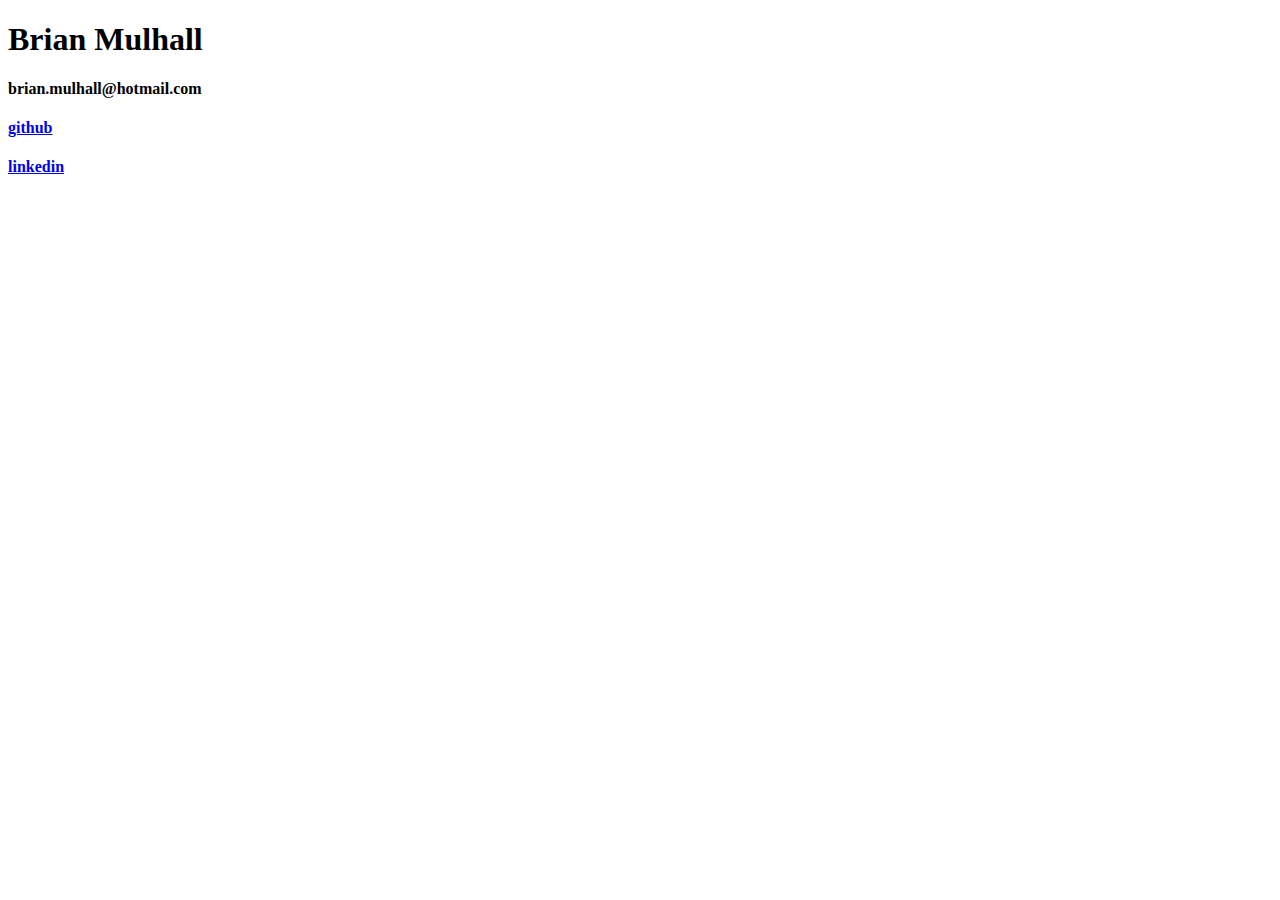
==== index.html @ b1d27e5b "Update index.html" ====
<!DOCTYPE html>
<html lang="en">
  <head>
    <!-- Required meta tags -->
    <meta charset="utf-8">
    <meta name="viewport" content="width=device-width, initial-scale=1, shrink-to-fit=no">

    <!-- Bootstrap CSS -->
    <link rel="stylesheet" href="https://stackpath.bootstrapcdn.com/bootstrap/4.5.0/css/bootstrap.min.css" integrity="sha384-9aIt2nRpC12Uk9gS9baDl411NQApFmC26EwAOH8WgZl5MYYxFfc+NcPb1dKGj7Sk" crossorigin="anonymous">

    <title>Home</title>
  </head>
  <body>
    <div class="containter m-4">
        <div class="row justify-content-center">
            <div class="col-3">
                <h1 class="text-center">Brian Mulhall</h1>
            </div>
        </div>
        <div class="row justify-content-center">
            <div class="col-3">
                <h4 class="text-center">brian.mulhall@hotmail.com</h4>
            </div>
        </div>
        <div class="row justify-content-center">
            <div class="col-1">
                <h4 class="text-center"> <a href="https://github.com/MulhallBr" target="_blank">github</a> </h4class="text-center">
            </div>
            <div class="col-1">
                <h4> <a href="https://www.linkedin.com/in/brian-mulhall/" target="_blank">linkedin</a> </h4>
            </div>
        </div>
    </div>

    <!-- Optional JavaScript -->
    <!-- jQuery first, then Popper.js, then Bootstrap JS -->
    <script src="https://code.jquery.com/jquery-3.5.1.slim.min.js" integrity="sha384-DfXdz2htPH0lsSSs5nCTpuj/zy4C+OGpamoFVy38MVBnE+IbbVYUew+OrCXaRkfj" crossorigin="anonymous"></script>
    <script src="https://cdn.jsdelivr.net/npm/popper.js@1.16.0/dist/umd/popper.min.js" integrity="sha384-Q6E9RHvbIyZFJoft+2mJbHaEWldlvI9IOYy5n3zV9zzTtmI3UksdQRVvoxMfooAo" crossorigin="anonymous"></script>
    <script src="https://stackpath.bootstrapcdn.com/bootstrap/4.5.0/js/bootstrap.min.js" integrity="sha384-OgVRvuATP1z7JjHLkuOU7Xw704+h835Lr+6QL9UvYjZE3Ipu6Tp75j7Bh/kR0JKI" crossorigin="anonymous"></script>
  </body>
</html>
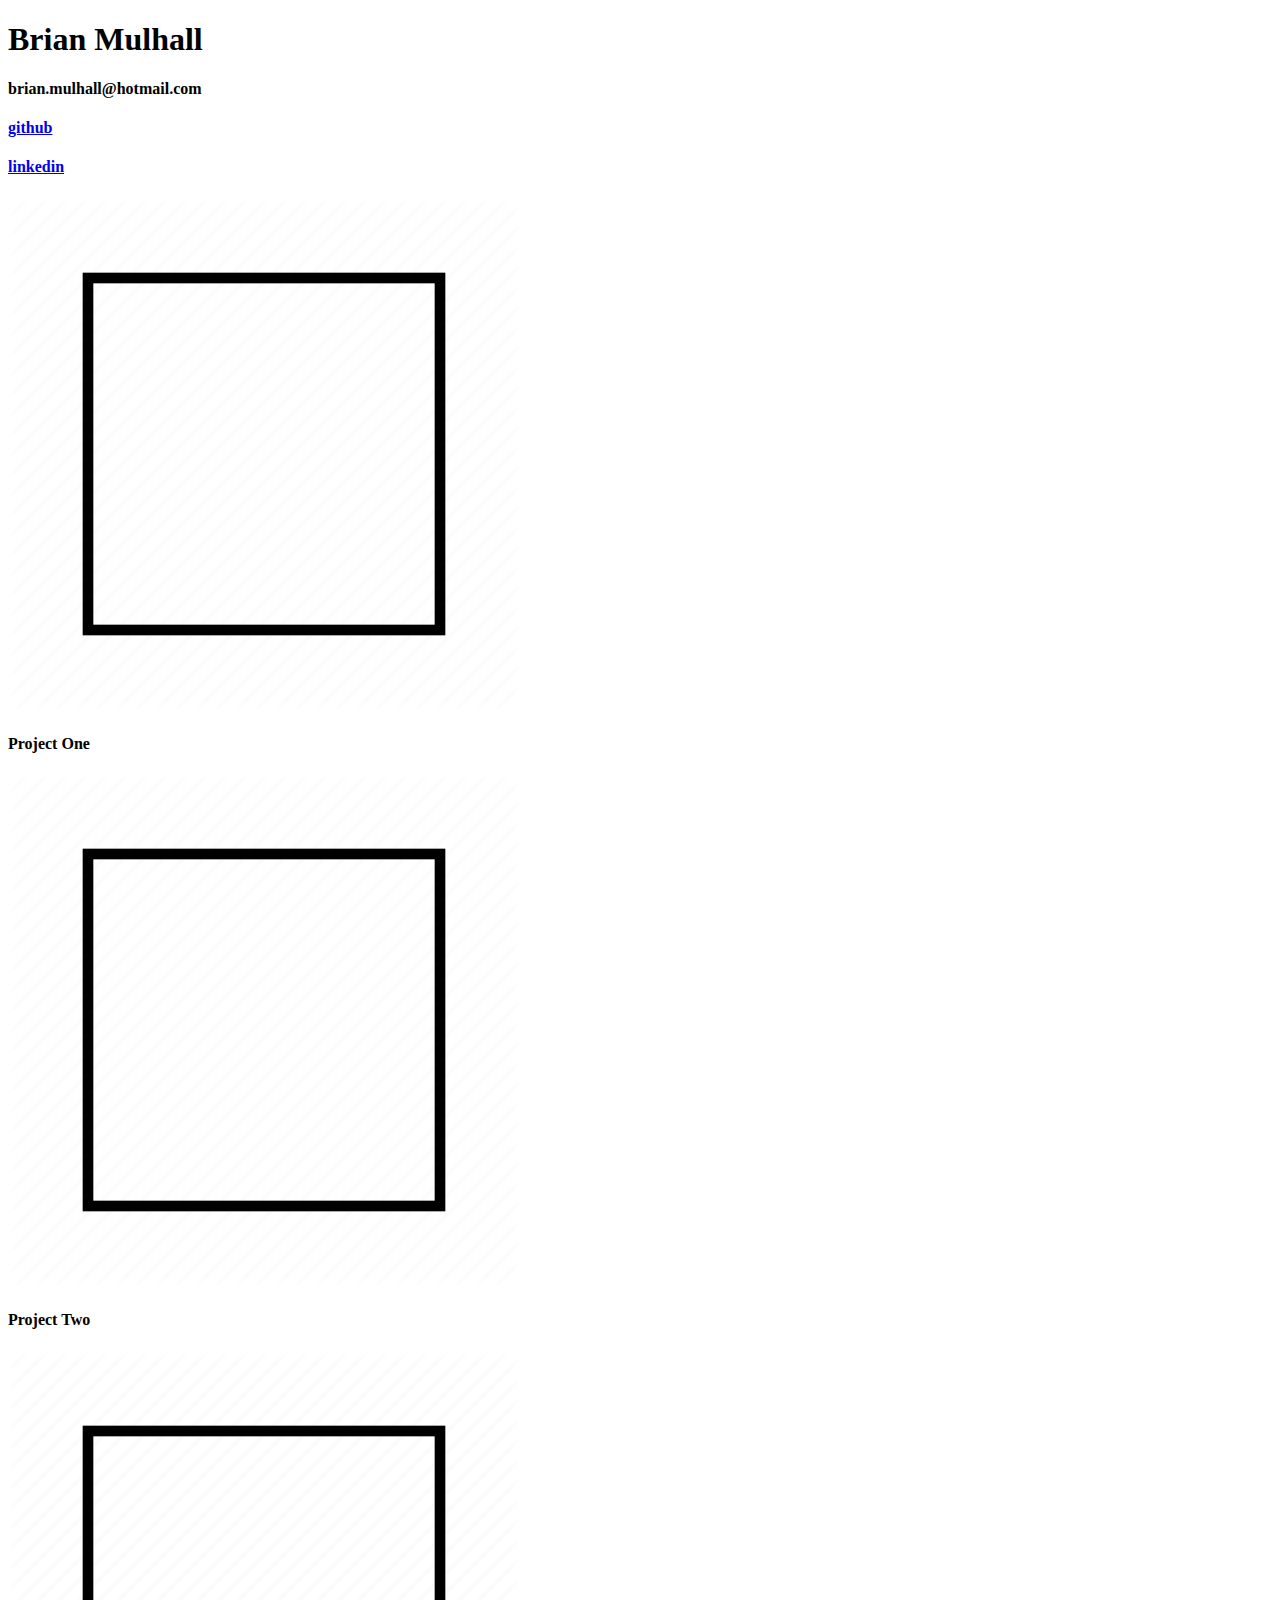
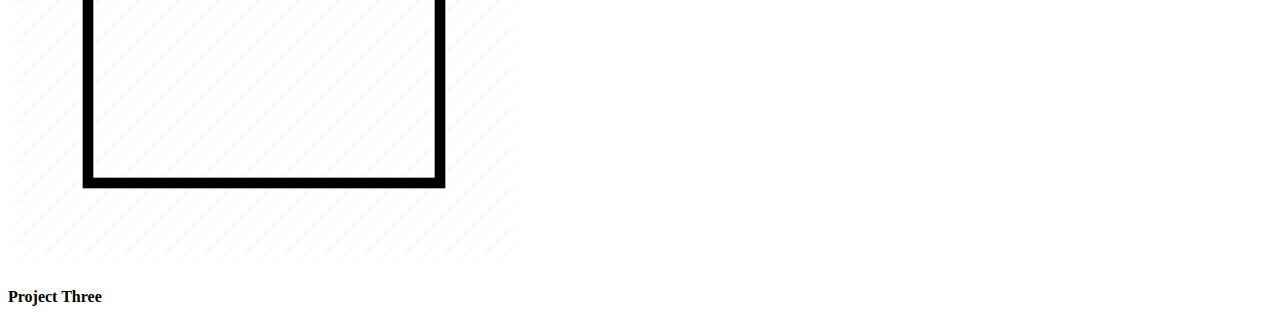
==== commit a9c3da05: "Formatting Improved" ====
--- a/index.html
+++ b/index.html
@@ -31,6 +31,23 @@
             </div>
         </div>
     </div>
+    <div class="containter mx-4">
+        <div class="row">
+            <div class="col">
+                <img src="src/square.webp" class="rounded img-fluid">
+                <h4 class="text-center">Project One</h4>
+            </div>
+            <div class="col">
+                <img src="src/square.webp" class="rounded img-fluid">
+                <h4 class="text-center">Project Two</h4>
+            </div>
+            <div class="col">
+                <img src="src/square.webp" class="rounded img-fluid">
+                <h4 class="text-center">Project Three</h4>
+            </div>
+        </div>
+        <div class="row"></div>
+    </div>
 
     <!-- Optional JavaScript -->
     <!-- jQuery first, then Popper.js, then Bootstrap JS -->
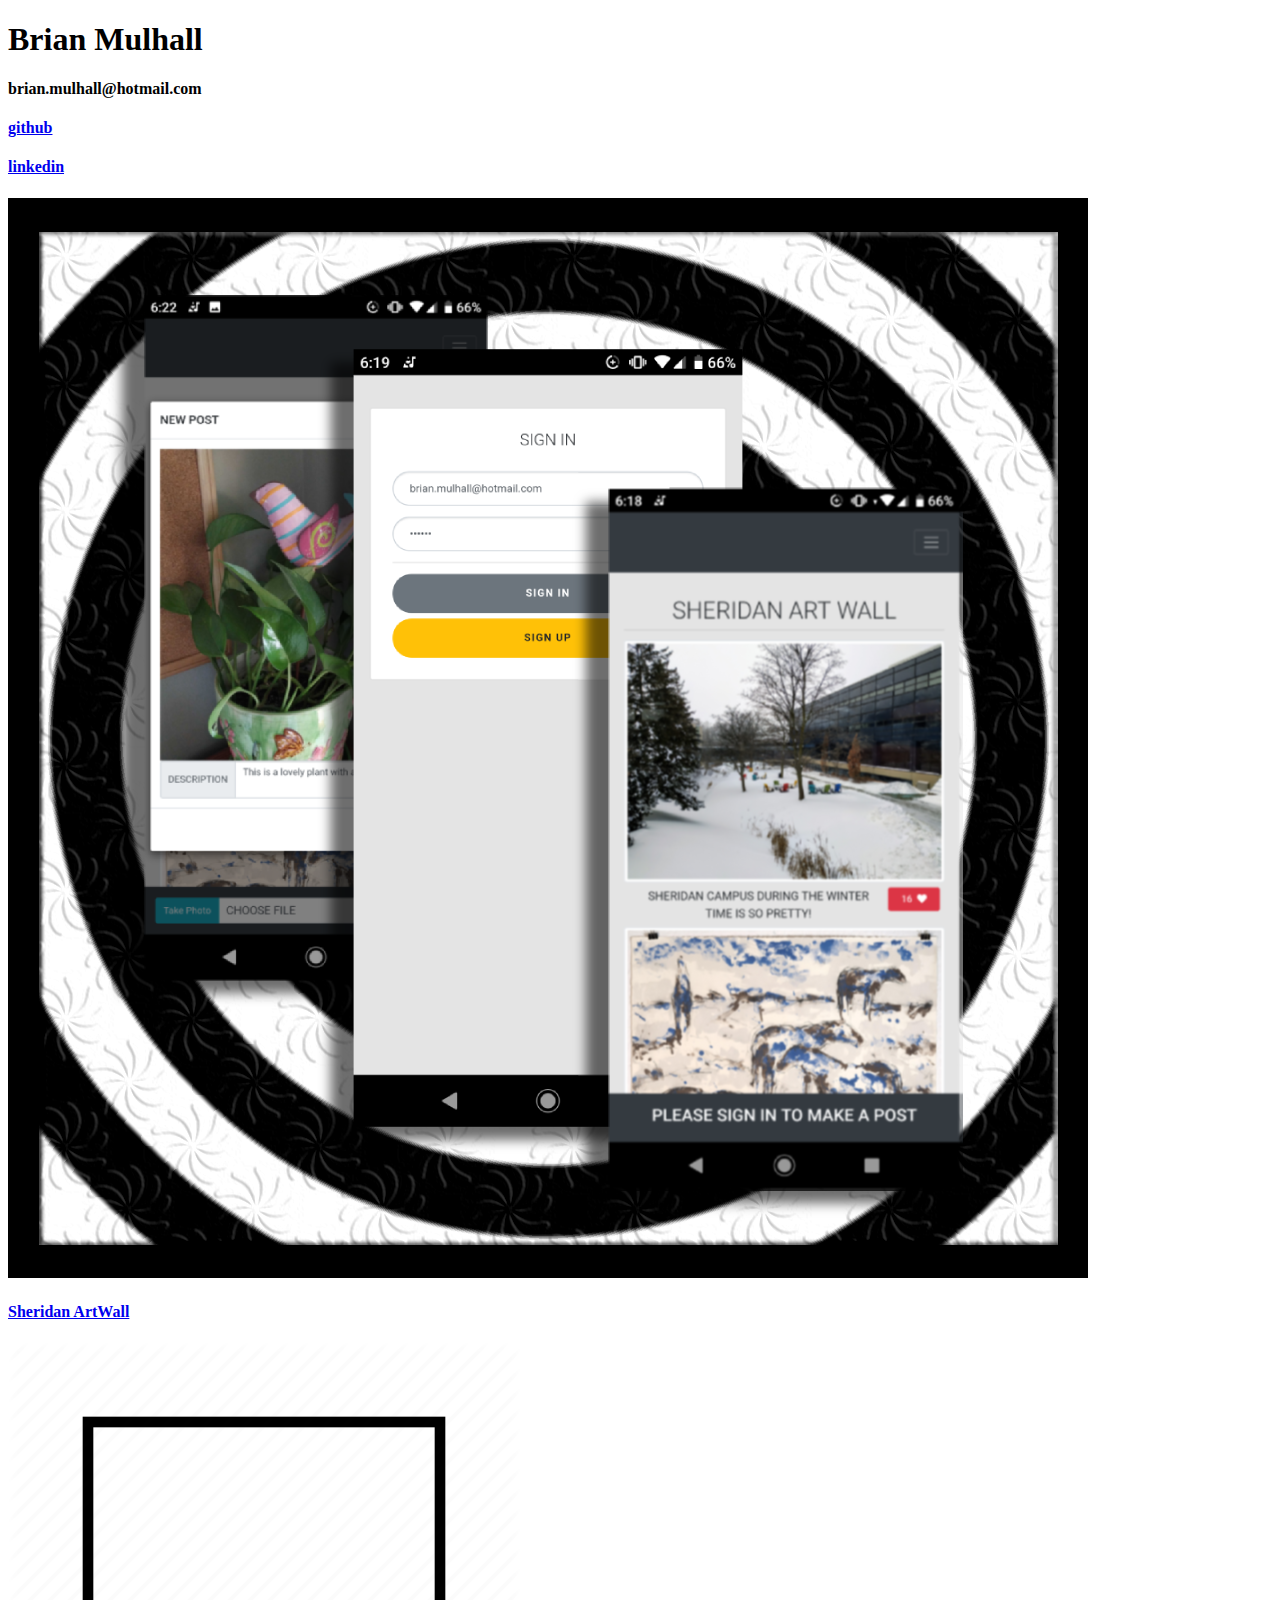
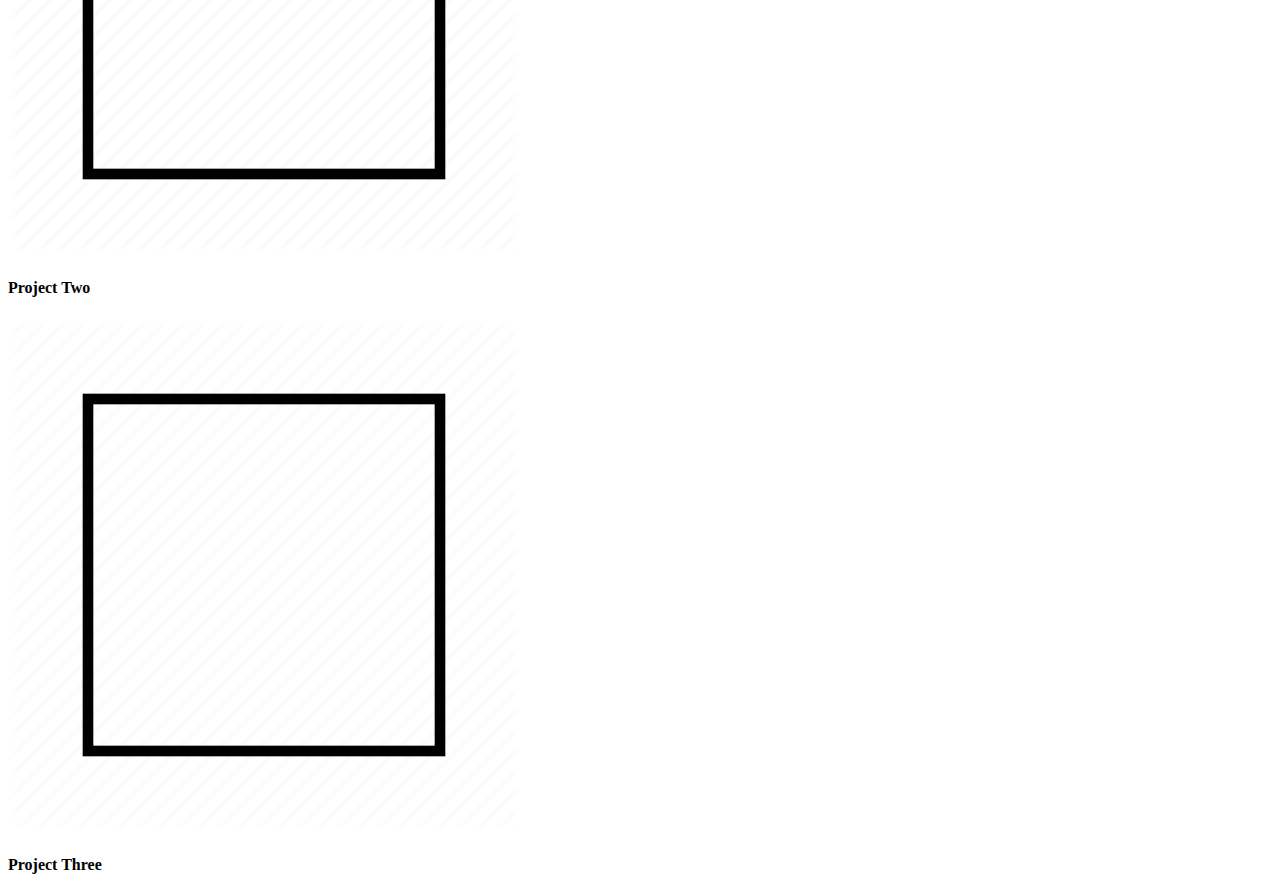
==== commit 984855ed: "Added First Project" ====
--- a/index.html
+++ b/index.html
@@ -8,7 +8,7 @@
     <!-- Bootstrap CSS -->
     <link rel="stylesheet" href="https://stackpath.bootstrapcdn.com/bootstrap/4.5.0/css/bootstrap.min.css" integrity="sha384-9aIt2nRpC12Uk9gS9baDl411NQApFmC26EwAOH8WgZl5MYYxFfc+NcPb1dKGj7Sk" crossorigin="anonymous">
 
-    <title>Home</title>
+    <title>Brian M - Home</title>
   </head>
   <body>
     <div class="containter m-4">
@@ -31,22 +31,29 @@
             </div>
         </div>
     </div>
-    <div class="containter mx-4">
+    <div class="containter mx-5 mb-5">
         <div class="row">
             <div class="col">
-                <img src="src/square.webp" class="rounded img-fluid">
-                <h4 class="text-center">Project One</h4>
+                <div class="mx-5">
+                    <img src="src/ArtWall.png" class="rounded img-fluid">
+                </div>
+                <h4 class="text-center mt-3"> 
+                    <a href="https://github.com/MulhallBr/ArtWall ">Sheridan ArtWall</a> 
+                </h4>
             </div>
             <div class="col">
-                <img src="src/square.webp" class="rounded img-fluid">
+                <div class="mx-5">
+                    <img src="src/square.webp" class="rounded img-fluid">
+                </div>
                 <h4 class="text-center">Project Two</h4>
             </div>
             <div class="col">
-                <img src="src/square.webp" class="rounded img-fluid">
+                <div class="mx-5">
+                    <img src="src/square.webp" class="rounded img-fluid">
+                </div>
                 <h4 class="text-center">Project Three</h4>
             </div>
         </div>
-        <div class="row"></div>
     </div>
 
     <!-- Optional JavaScript -->
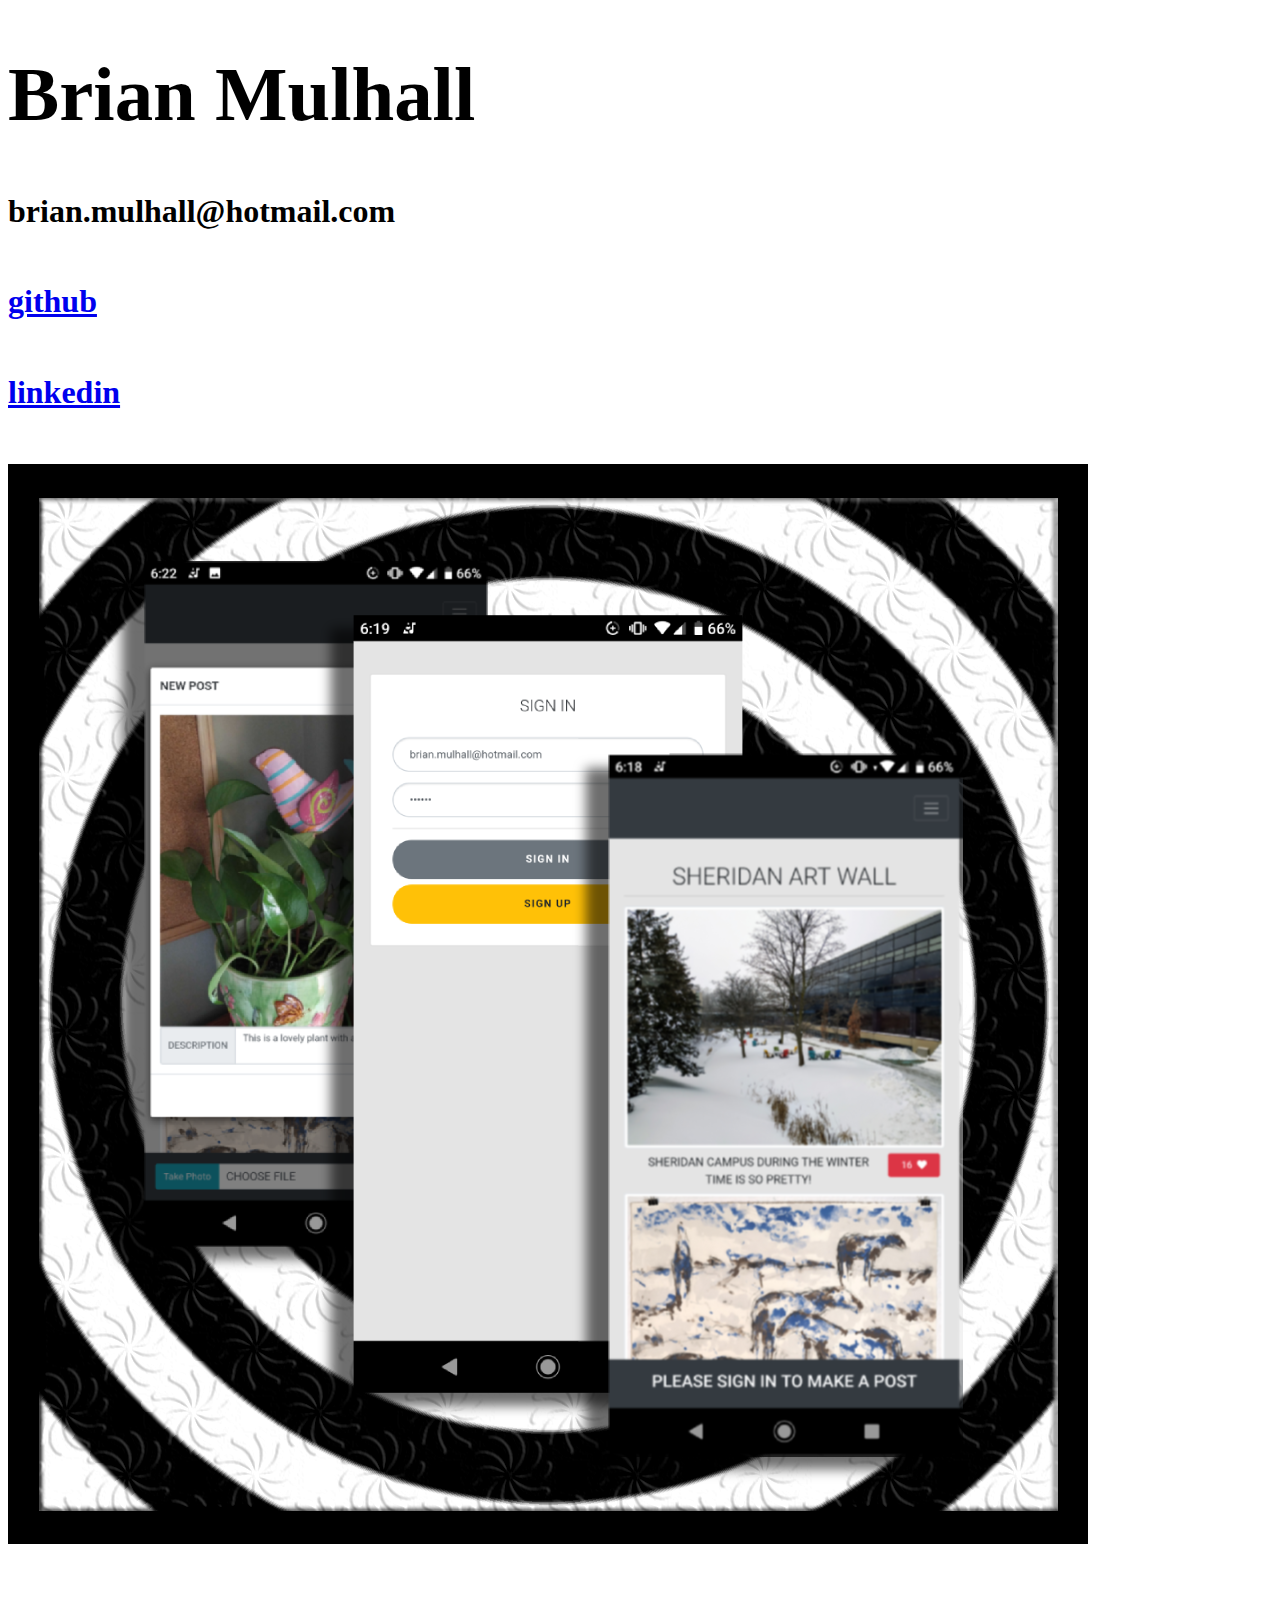
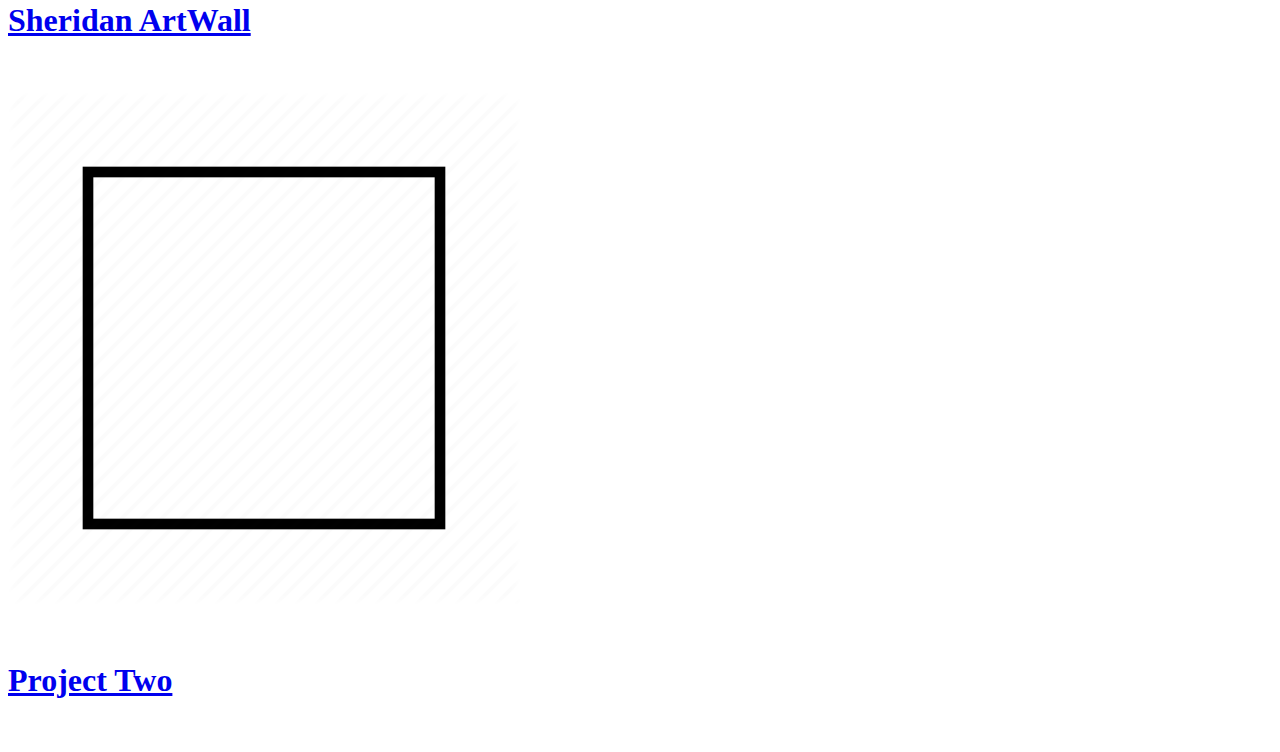
==== commit 711945c9: "Responsive Layout" ====
--- a/index.html
+++ b/index.html
@@ -8,50 +8,38 @@
     <!-- Bootstrap CSS -->
     <link rel="stylesheet" href="https://stackpath.bootstrapcdn.com/bootstrap/4.5.0/css/bootstrap.min.css" integrity="sha384-9aIt2nRpC12Uk9gS9baDl411NQApFmC26EwAOH8WgZl5MYYxFfc+NcPb1dKGj7Sk" crossorigin="anonymous">
 
-    <title>Brian M - Home</title>
+    <title>Brian Mulhall - Home</title>
   </head>
   <body>
     <div class="containter m-4">
         <div class="row justify-content-center">
-            <div class="col-3">
-                <h1 class="text-center">Brian Mulhall</h1>
-            </div>
+            <h1 class="text-center" style="font-size:6vw;">Brian Mulhall</h1>
         </div>
         <div class="row justify-content-center">
-            <div class="col-3">
-                <h4 class="text-center">brian.mulhall@hotmail.com</h4>
-            </div>
+            <h5 class="text-center" style="font-size:2.5vw;">brian.mulhall@hotmail.com</h5>
         </div>
         <div class="row justify-content-center">
-            <div class="col-1">
-                <h4 class="text-center"> <a href="https://github.com/MulhallBr" target="_blank">github</a> </h4class="text-center">
+            <div class="col">
+                <h5 class="text-right" style="font-size:2.5vw;"> <a href="https://github.com/MulhallBr" target="_blank">github</a> </h4class="text-center">
             </div>
-            <div class="col-1">
-                <h4> <a href="https://www.linkedin.com/in/brian-mulhall/" target="_blank">linkedin</a> </h4>
+            <div class="col">
+                <h5 class="text-left" style="font-size:2.5vw;"> <a href="https://www.linkedin.com/in/brian-mulhall/" target="_blank">linkedin</a> </h5>
             </div>
         </div>
     </div>
     <div class="containter mx-5 mb-5">
         <div class="row">
-            <div class="col">
-                <div class="mx-5">
-                    <img src="src/ArtWall.png" class="rounded img-fluid">
-                </div>
-                <h4 class="text-center mt-3"> 
+            <div class="col-lg-3 col-md-4 col-sm-5 col-6">
+                <img src="src/ArtWall.png" class="rounded img-fluid">
+                <h5 class="text-center mt-3" style="font-size:2.5vw;"> 
                     <a href="https://github.com/MulhallBr/ArtWall ">Sheridan ArtWall</a> 
-                </h4>
+                </h5>
             </div>
-            <div class="col">
-                <div class="mx-5">
-                    <img src="src/square.webp" class="rounded img-fluid">
-                </div>
-                <h4 class="text-center">Project Two</h4>
-            </div>
-            <div class="col">
-                <div class="mx-5">
-                    <img src="src/square.webp" class="rounded img-fluid">
-                </div>
-                <h4 class="text-center">Project Three</h4>
+            <div class="col-lg-3 col-md-4 col-sm-5 col-6">
+                <img src="src/square.webp" class="rounded img-fluid">
+                <h5 class="text-center mt-3" style="font-size:2.5vw;"> 
+                    <a href="https://github.com/MulhallBr/ArtWall ">Project Two</a> 
+                </h5>
             </div>
         </div>
     </div>
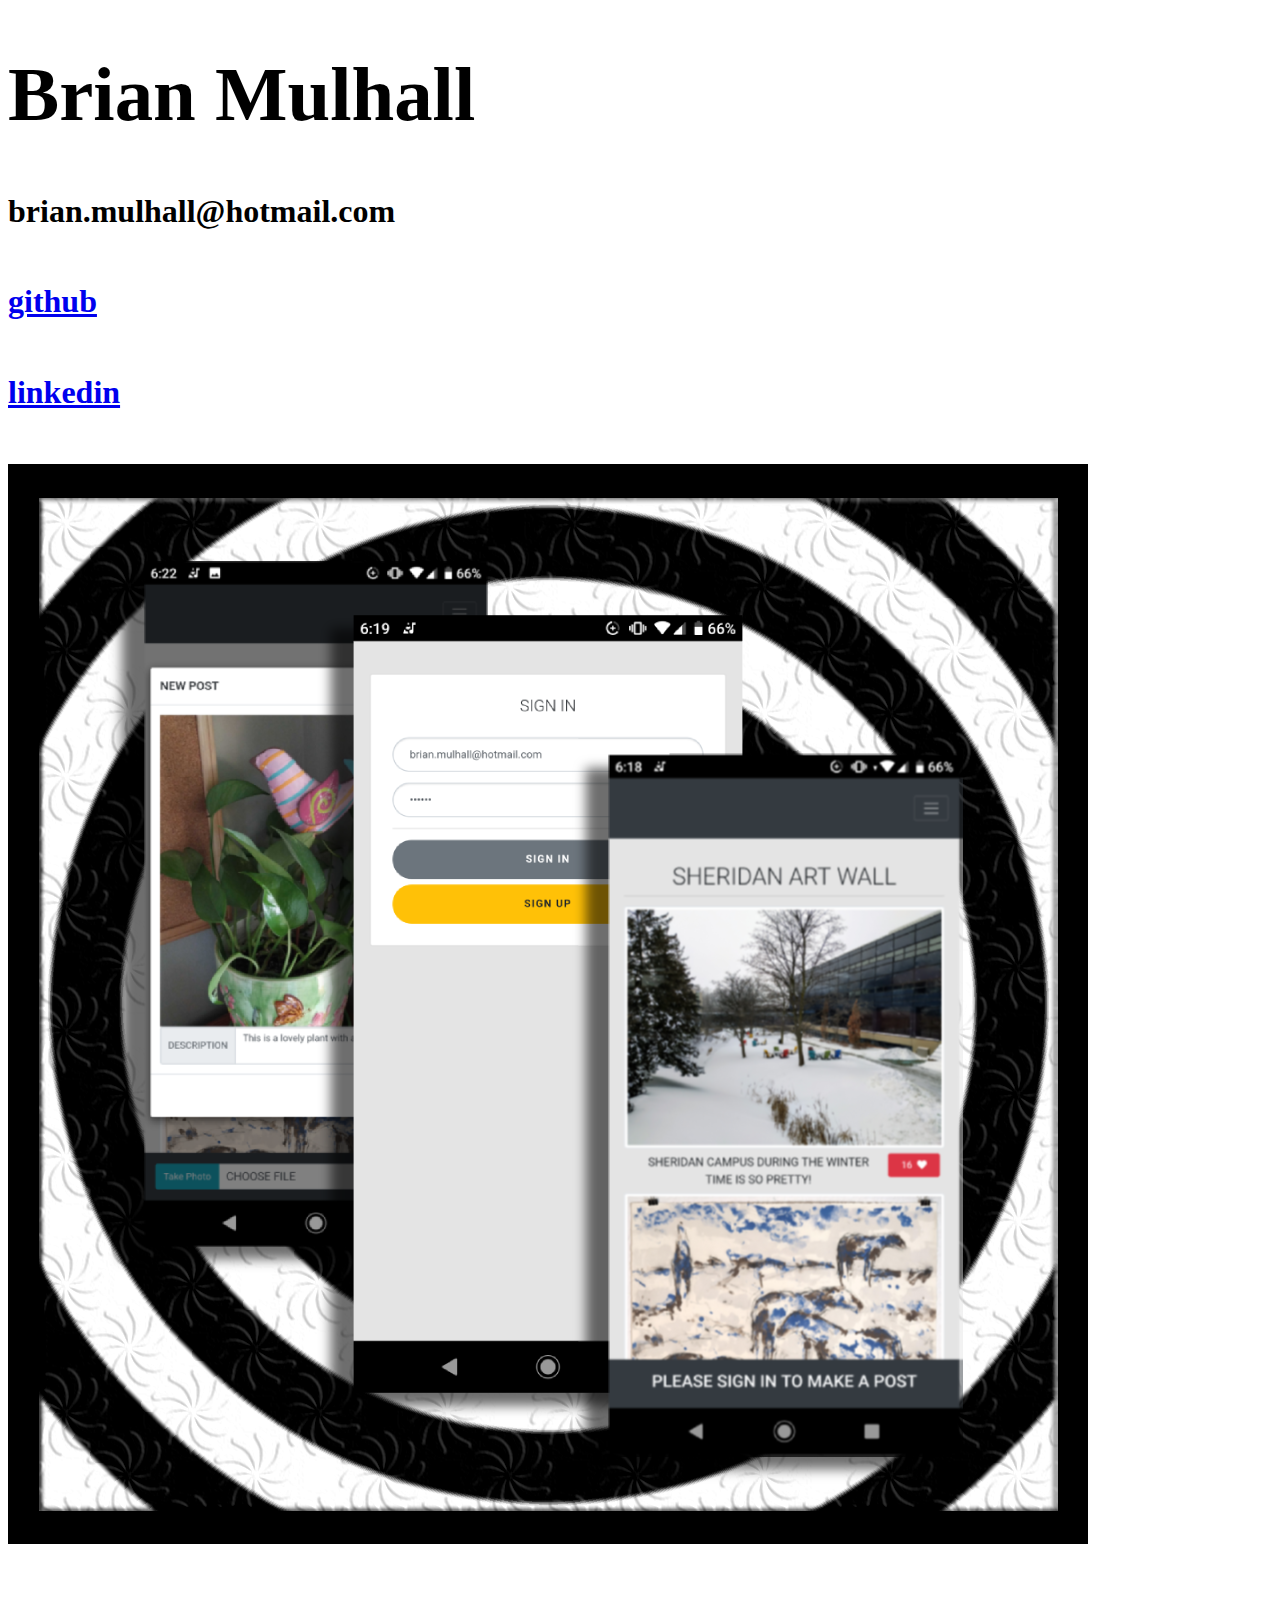
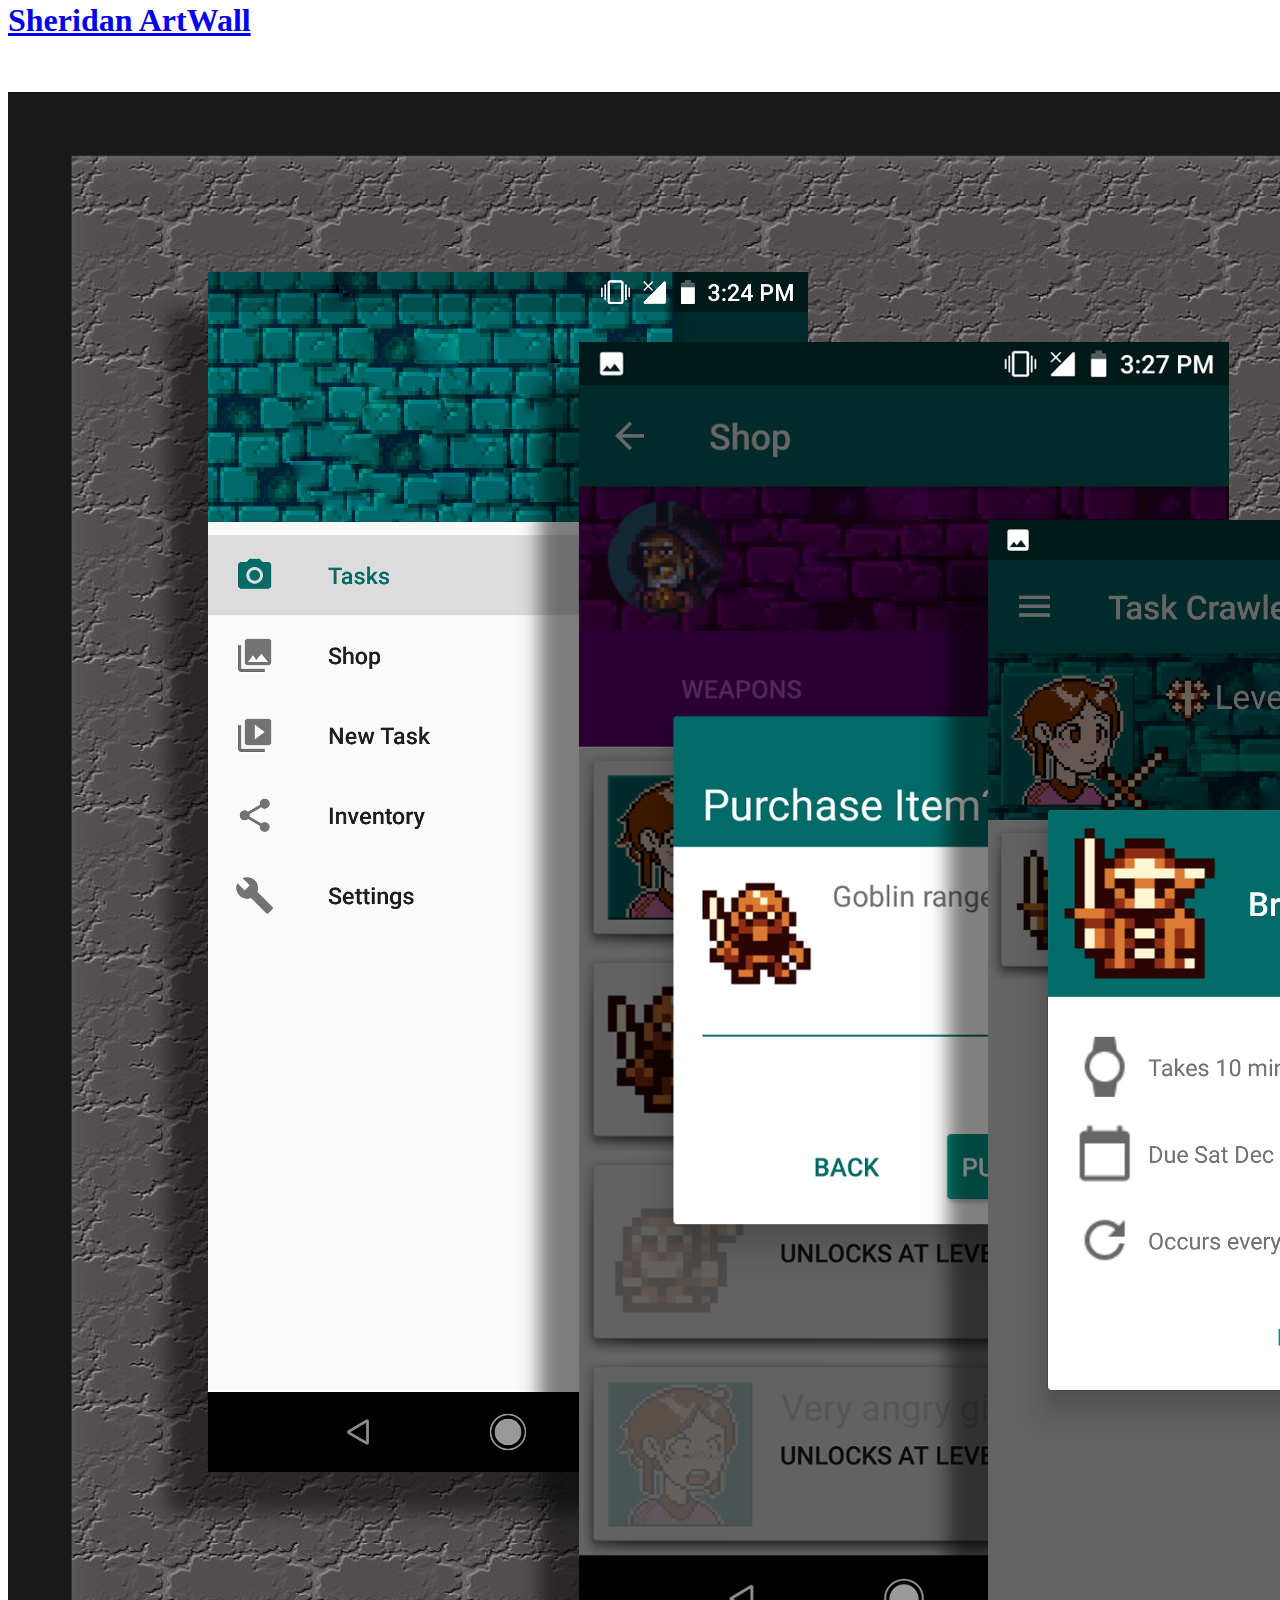
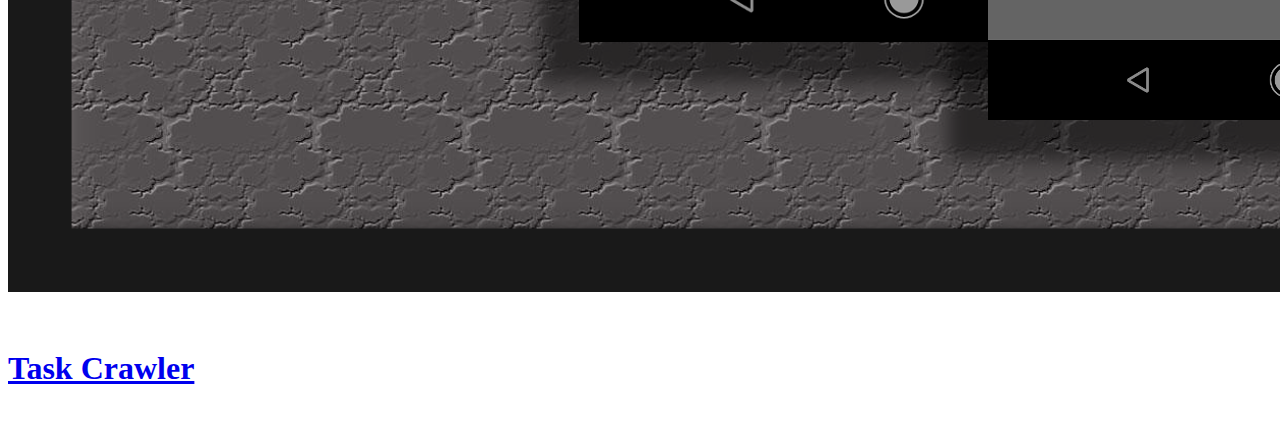
==== commit 235dee7d: "Added Second Project" ====
--- a/index.html
+++ b/index.html
@@ -36,9 +36,9 @@
                 </h5>
             </div>
             <div class="col-lg-3 col-md-4 col-sm-5 col-6">
-                <img src="src/square.webp" class="rounded img-fluid">
+                <img src="src/TaskCrawl.png" class="rounded img-fluid">
                 <h5 class="text-center mt-3" style="font-size:2.5vw;"> 
-                    <a href="https://github.com/MulhallBr/ArtWall ">Project Two</a> 
+                    <a href="https://github.com/MulhallBr/TaskCrawler ">Task Crawler</a> 
                 </h5>
             </div>
         </div>
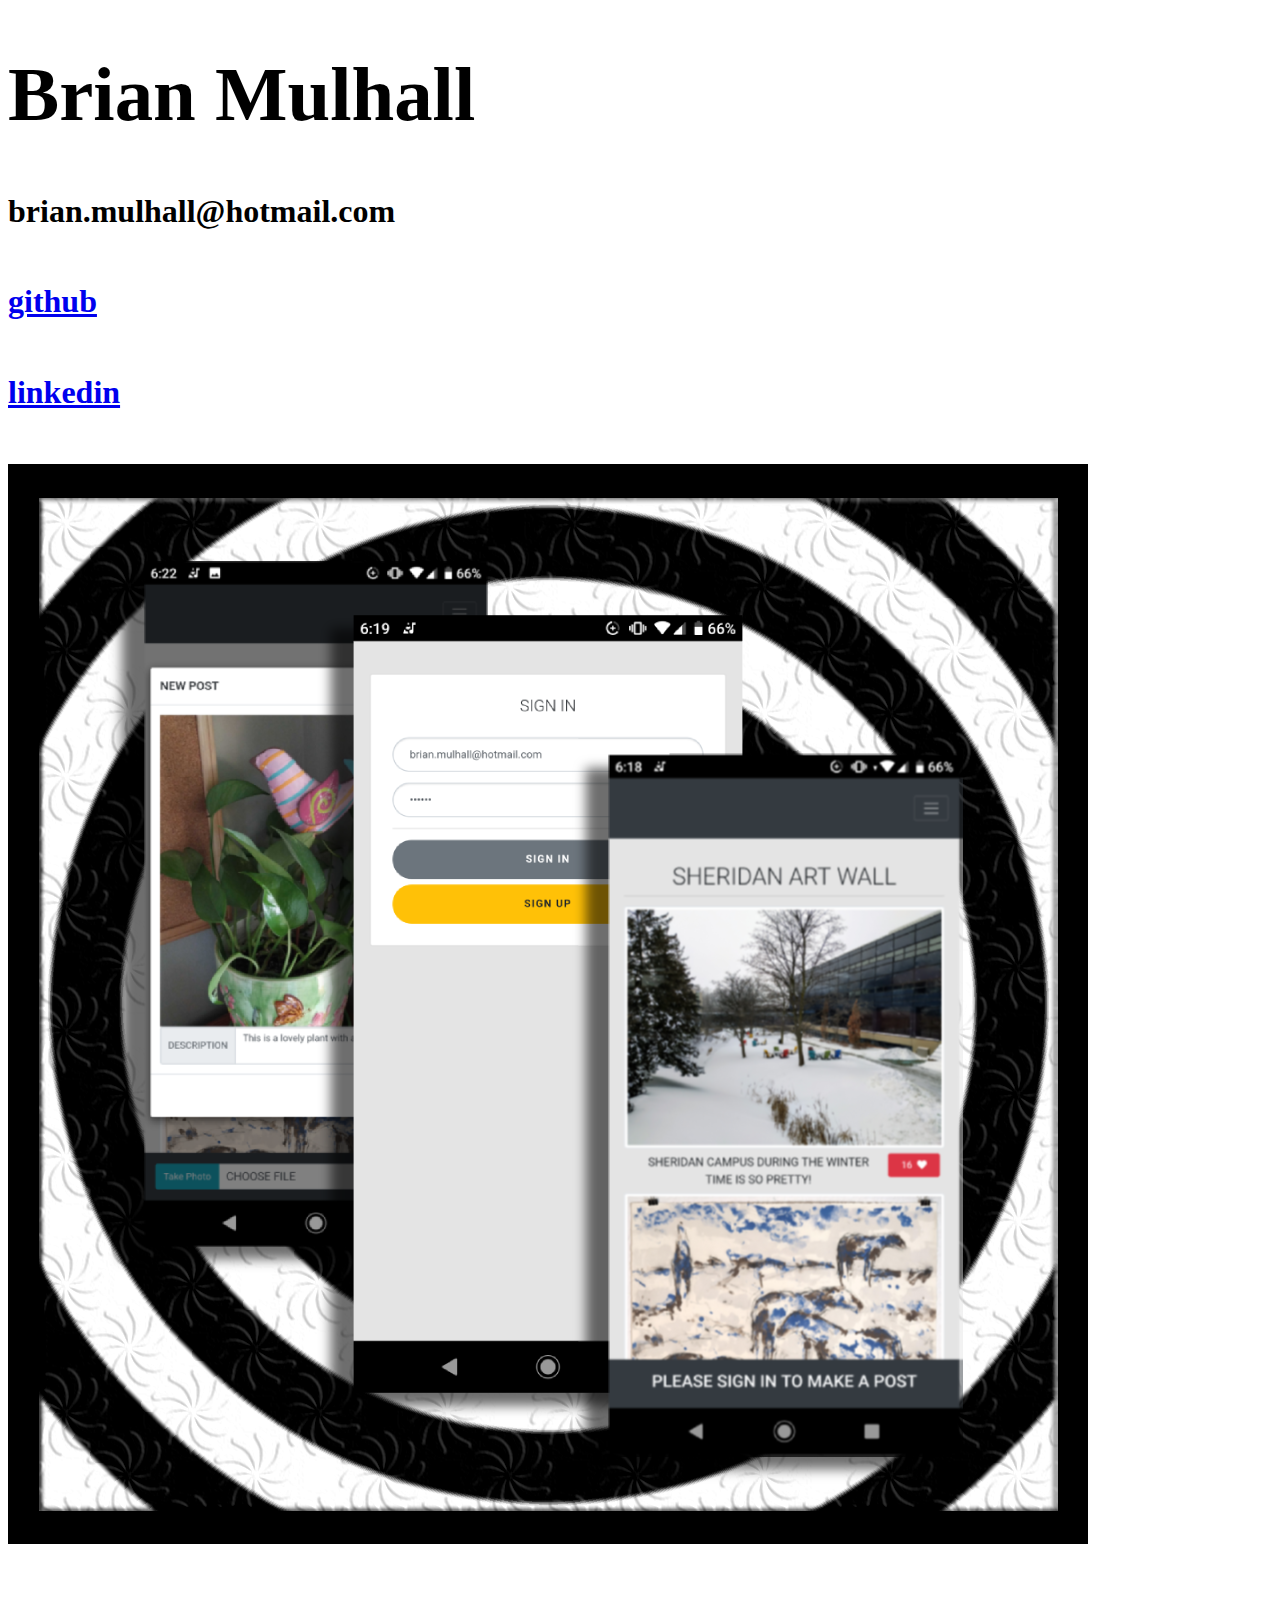
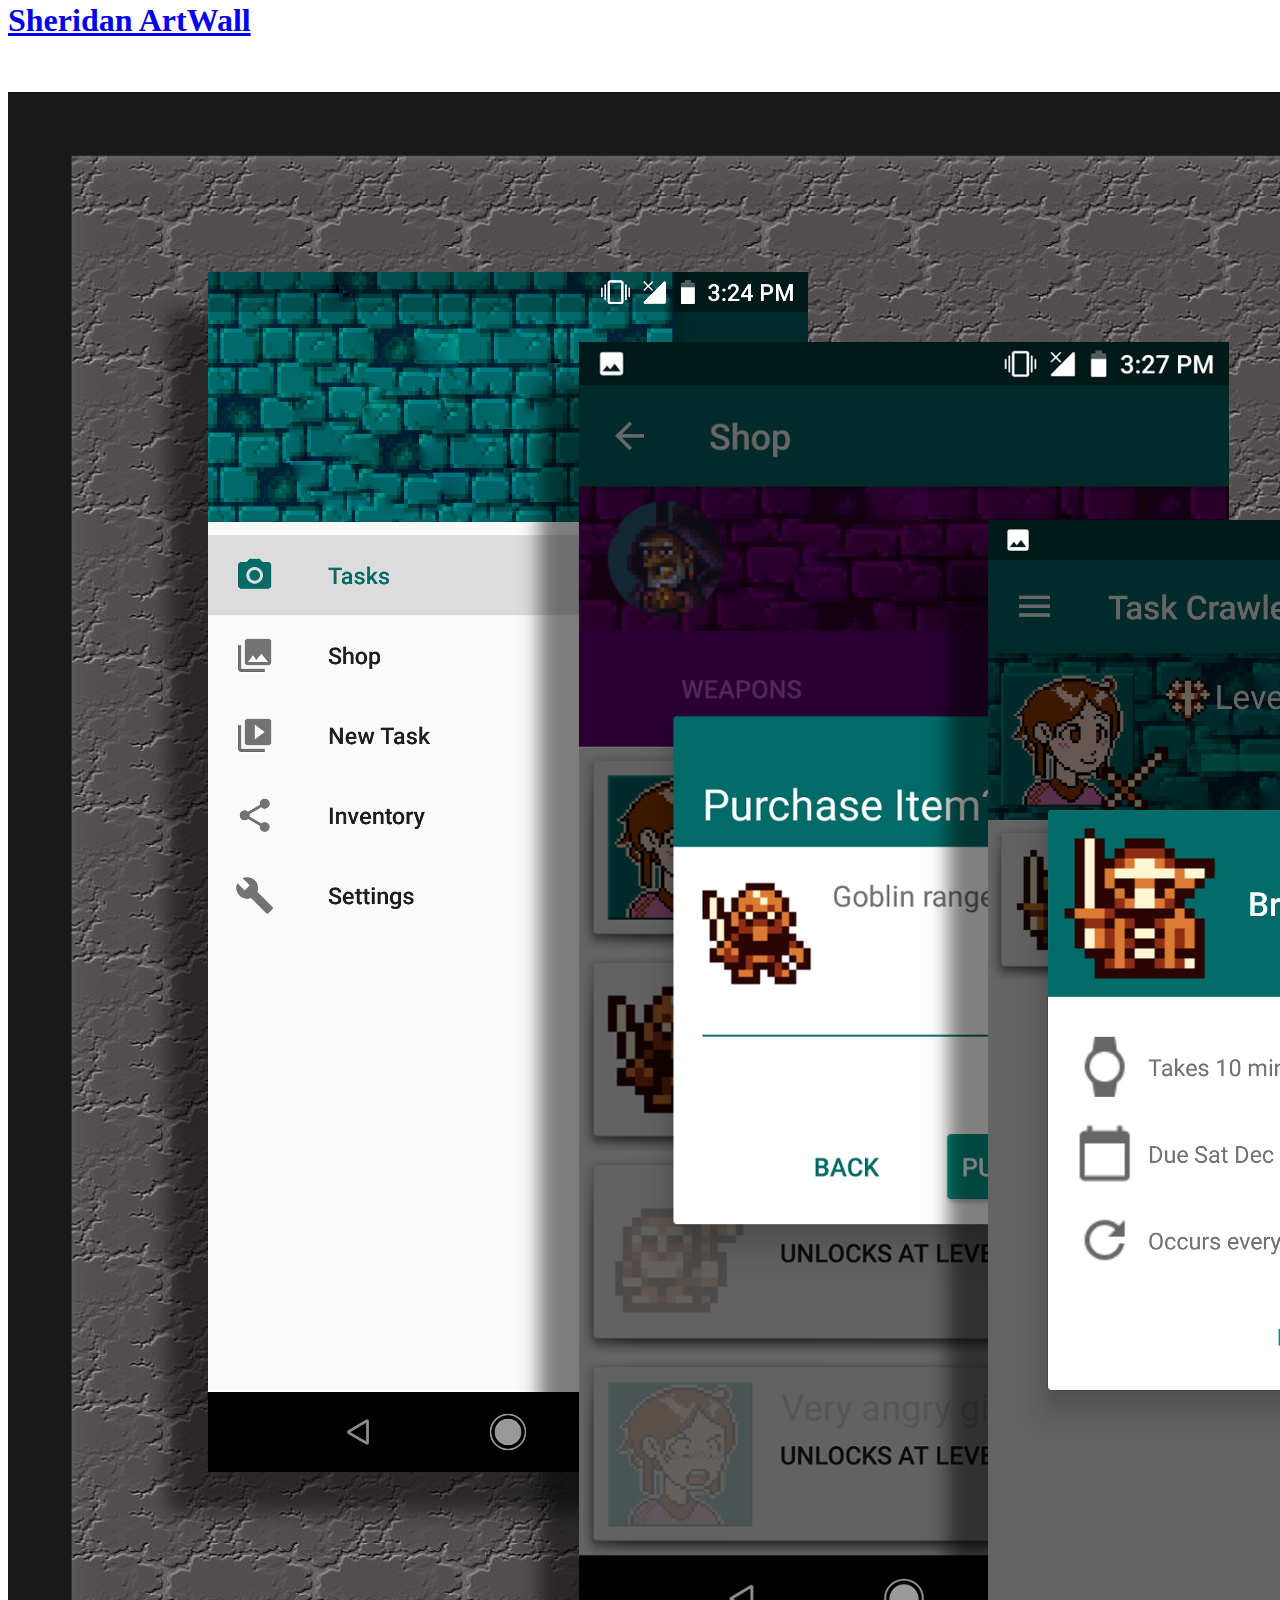
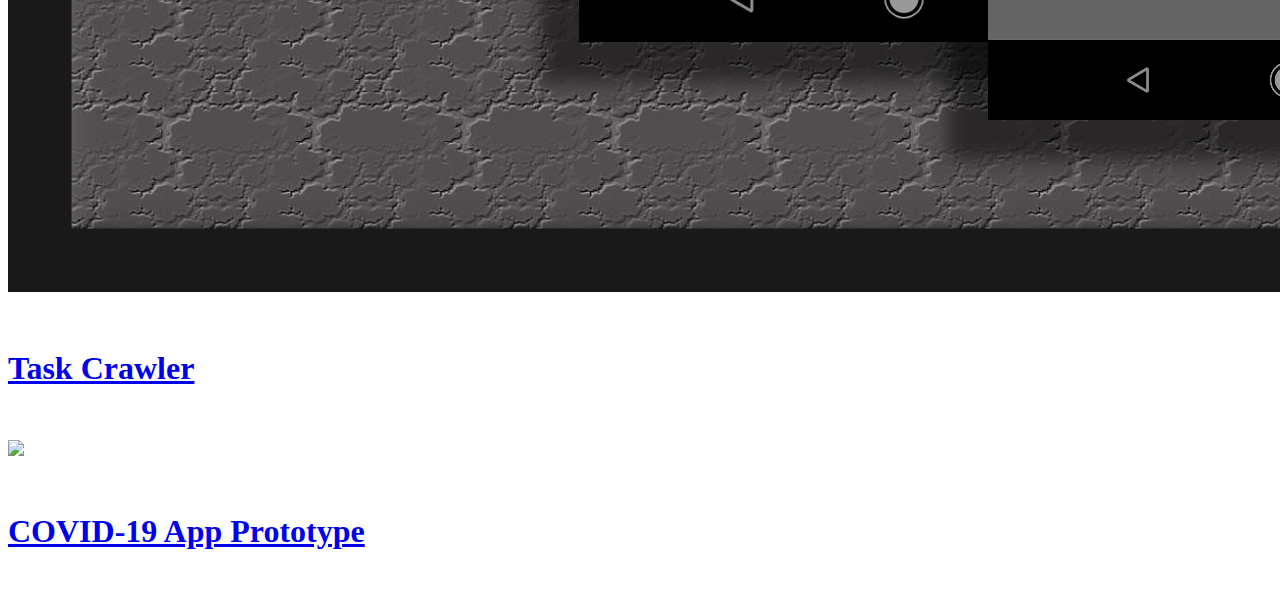
==== commit ffa0a8ea: "Added Covid-19 Prototype" ====
--- a/index.html
+++ b/index.html
@@ -37,8 +37,14 @@
             </div>
             <div class="col-lg-3 col-md-4 col-sm-5 col-6">
                 <img src="src/TaskCrawl.png" class="rounded img-fluid">
+                <h5 class="text-center mt-3" style="font-size:2.5vw;">
+                    <a href="https://github.com/MulhallBr/TaskCrawler">Task Crawler</a> 
+                </h5>
+            </div>
+            <div class="col-lg-3 col-md-4 col-sm-5 col-6">
+                <img src="COVIDProto.png" class="rounded img-fluid">
                 <h5 class="text-center mt-3" style="font-size:2.5vw;"> 
-                    <a href="https://github.com/MulhallBr/TaskCrawler ">Task Crawler</a> 
+                    <a href="https://github.com/MulhallBr/HCI_COVID19App_Prototype">COVID-19 App Prototype</a> 
                 </h5>
             </div>
         </div>
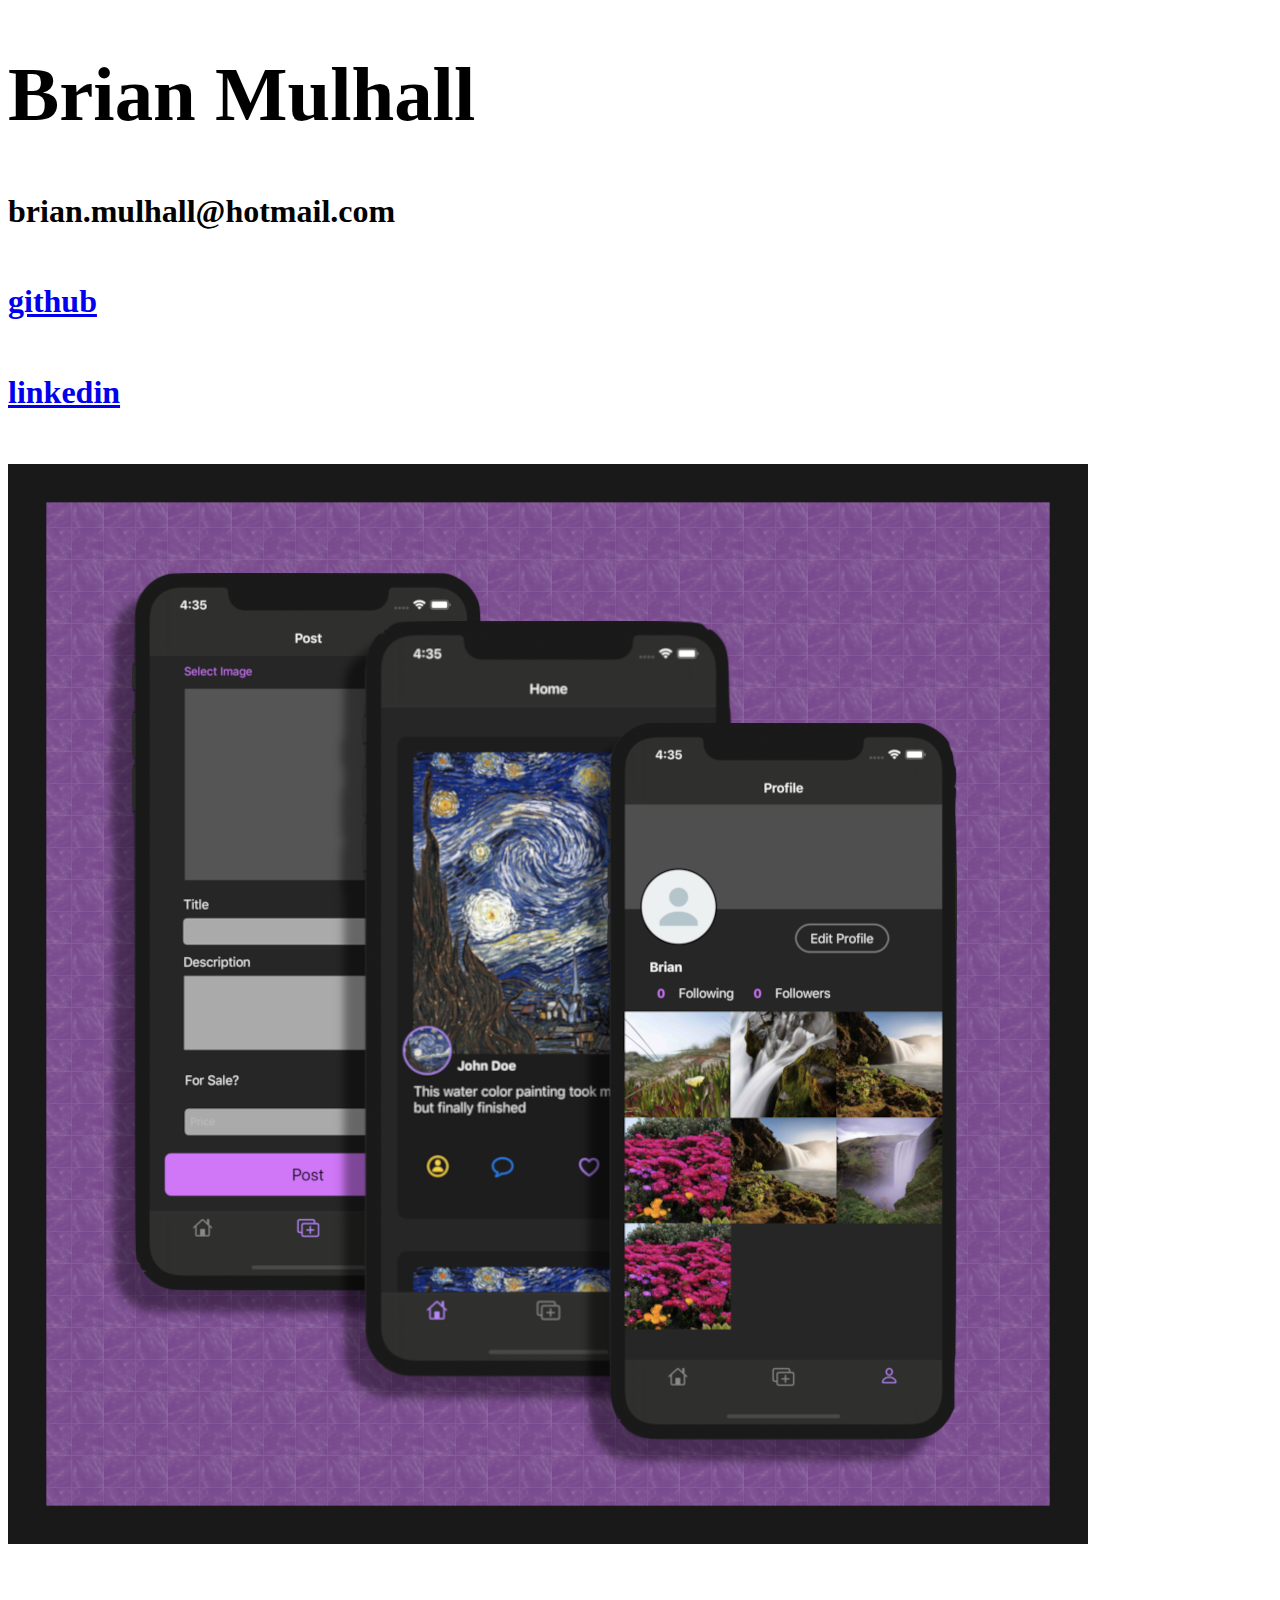
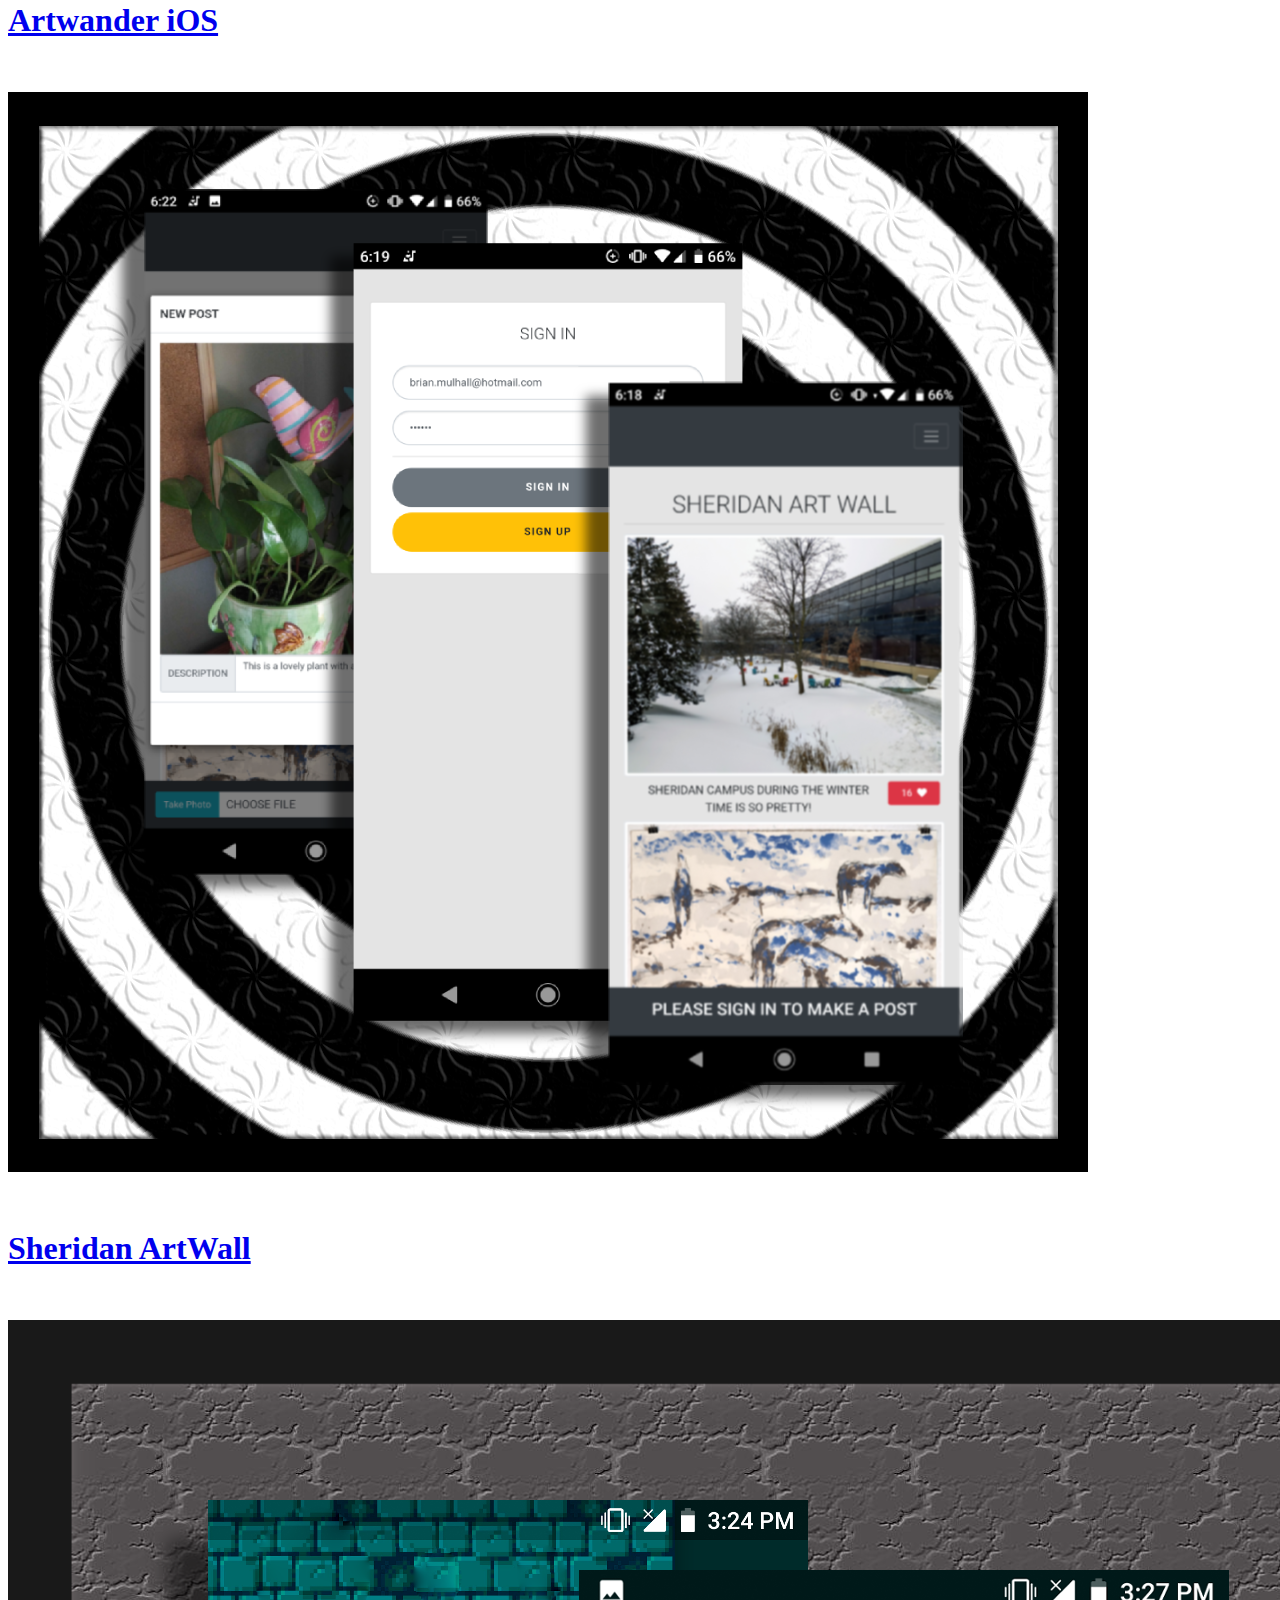
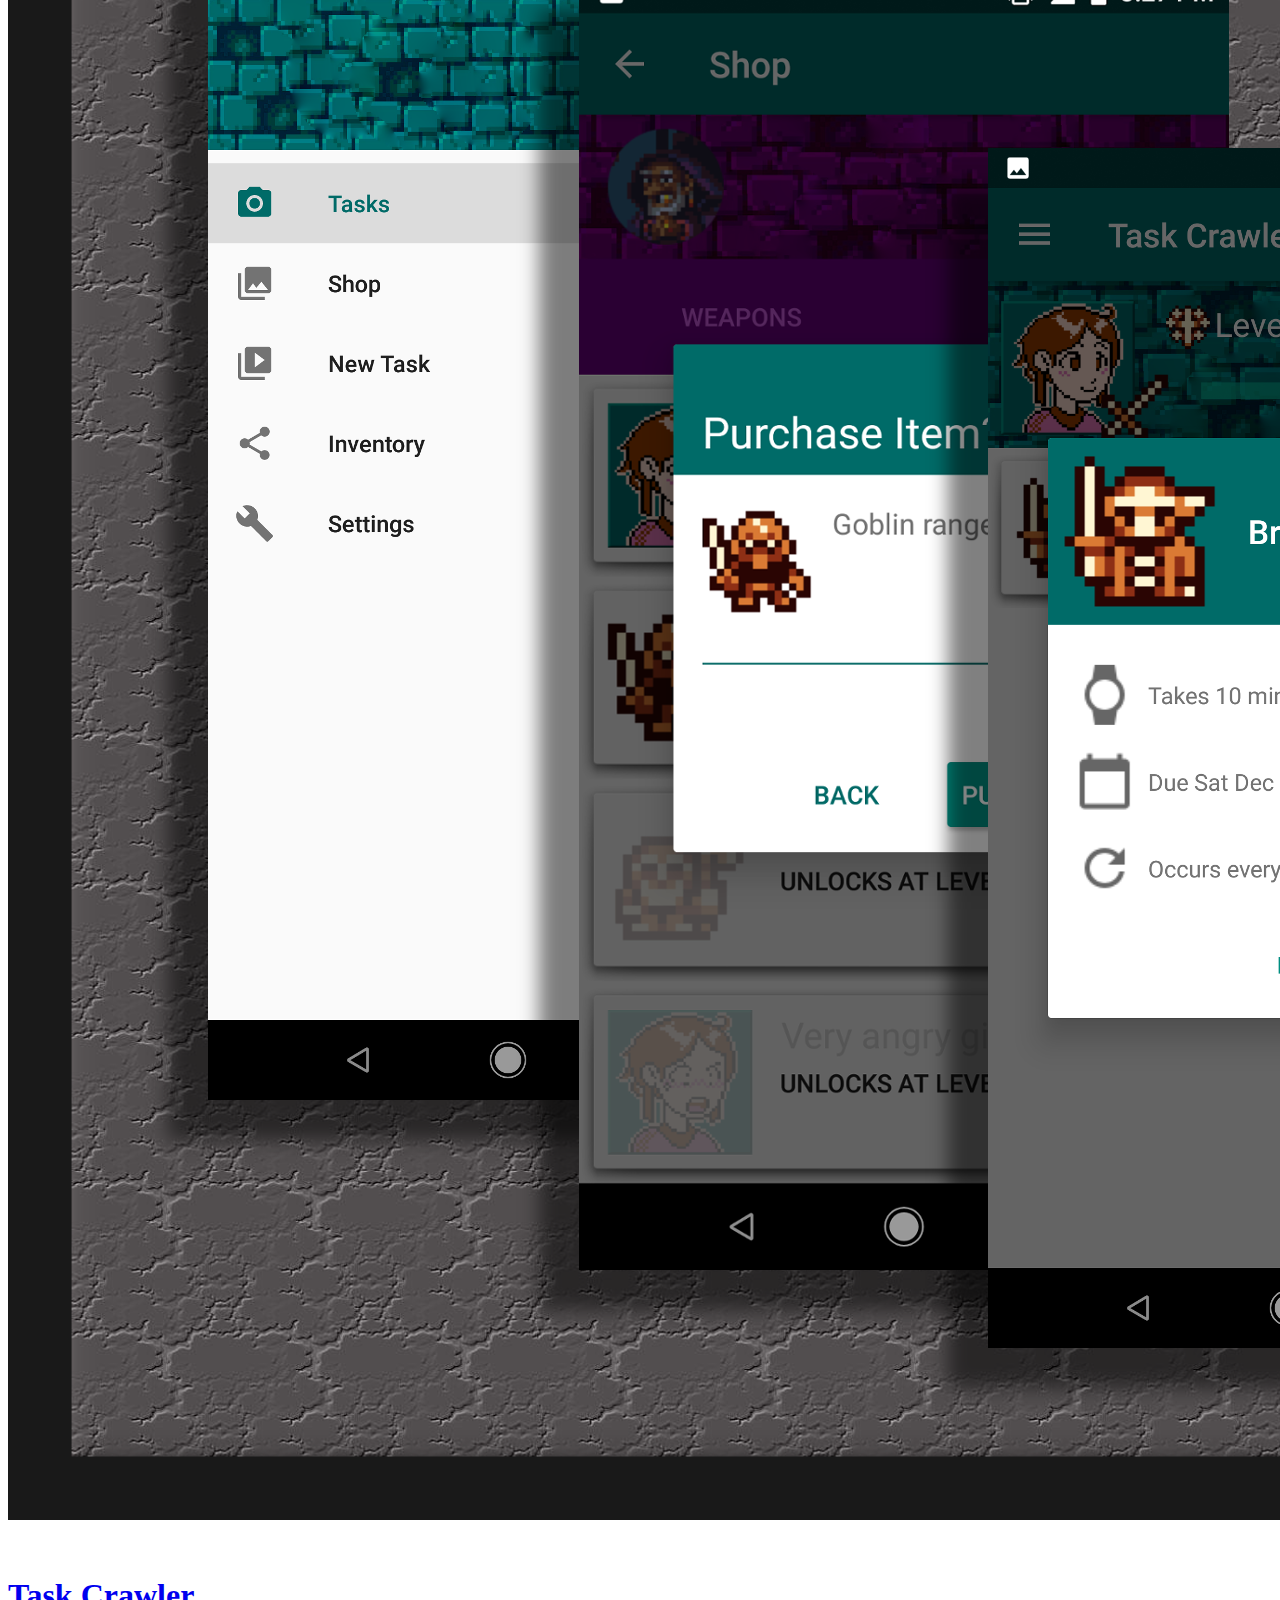
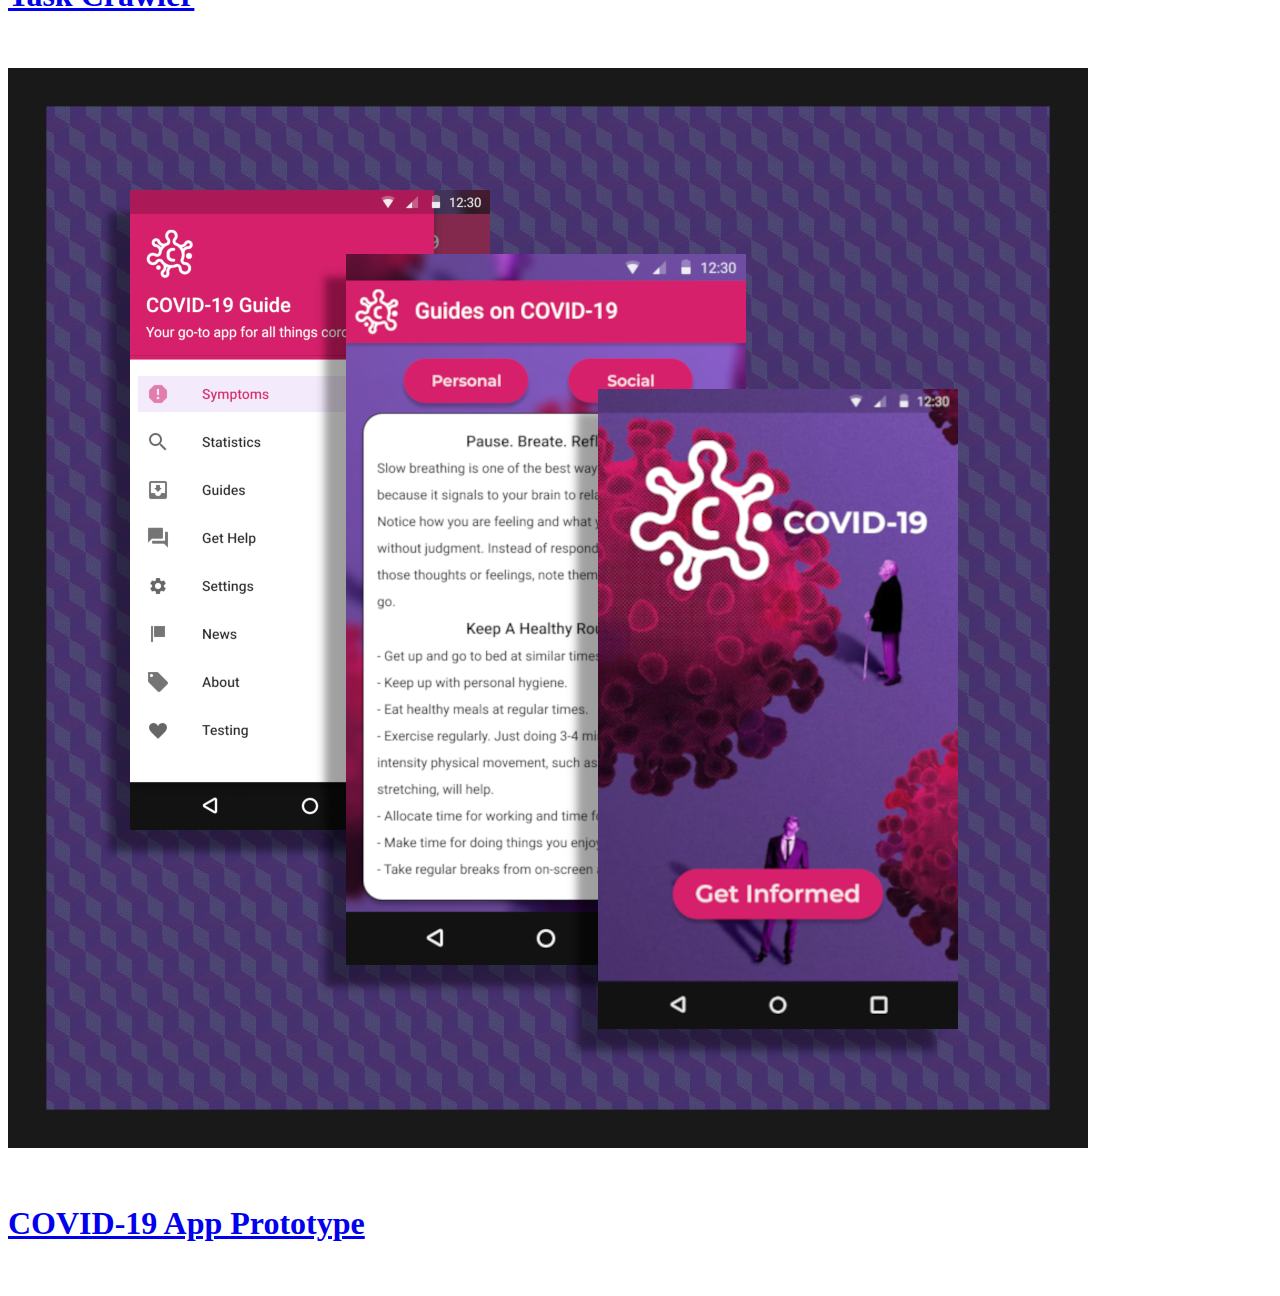
==== commit 7958ed8b: "Added Artwander (iOS)" ====
--- a/index.html
+++ b/index.html
@@ -30,6 +30,12 @@
     <div class="containter mx-5 mb-5">
         <div class="row">
             <div class="col-lg-3 col-md-4 col-sm-5 col-6">
+                <img src="src/ArtWander.png" class="rounded img-fluid">
+                <h5 class="text-center mt-3" style="font-size:2.5vw;"> 
+                    <a href="https://github.com/MulhallBr/Artwander">Artwander iOS</a> 
+                </h5>
+            </div>
+            <div class="col-lg-3 col-md-4 col-sm-5 col-6">
                 <img src="src/ArtWall.png" class="rounded img-fluid">
                 <h5 class="text-center mt-3" style="font-size:2.5vw;"> 
                     <a href="https://github.com/MulhallBr/ArtWall ">Sheridan ArtWall</a> 
@@ -42,7 +48,7 @@
                 </h5>
             </div>
             <div class="col-lg-3 col-md-4 col-sm-5 col-6">
-                <img src="COVIDProto.png" class="rounded img-fluid">
+                <img src="src/COVIDProto.png" class="rounded img-fluid">
                 <h5 class="text-center mt-3" style="font-size:2.5vw;"> 
                     <a href="https://github.com/MulhallBr/HCI_COVID19App_Prototype">COVID-19 App Prototype</a> 
                 </h5>
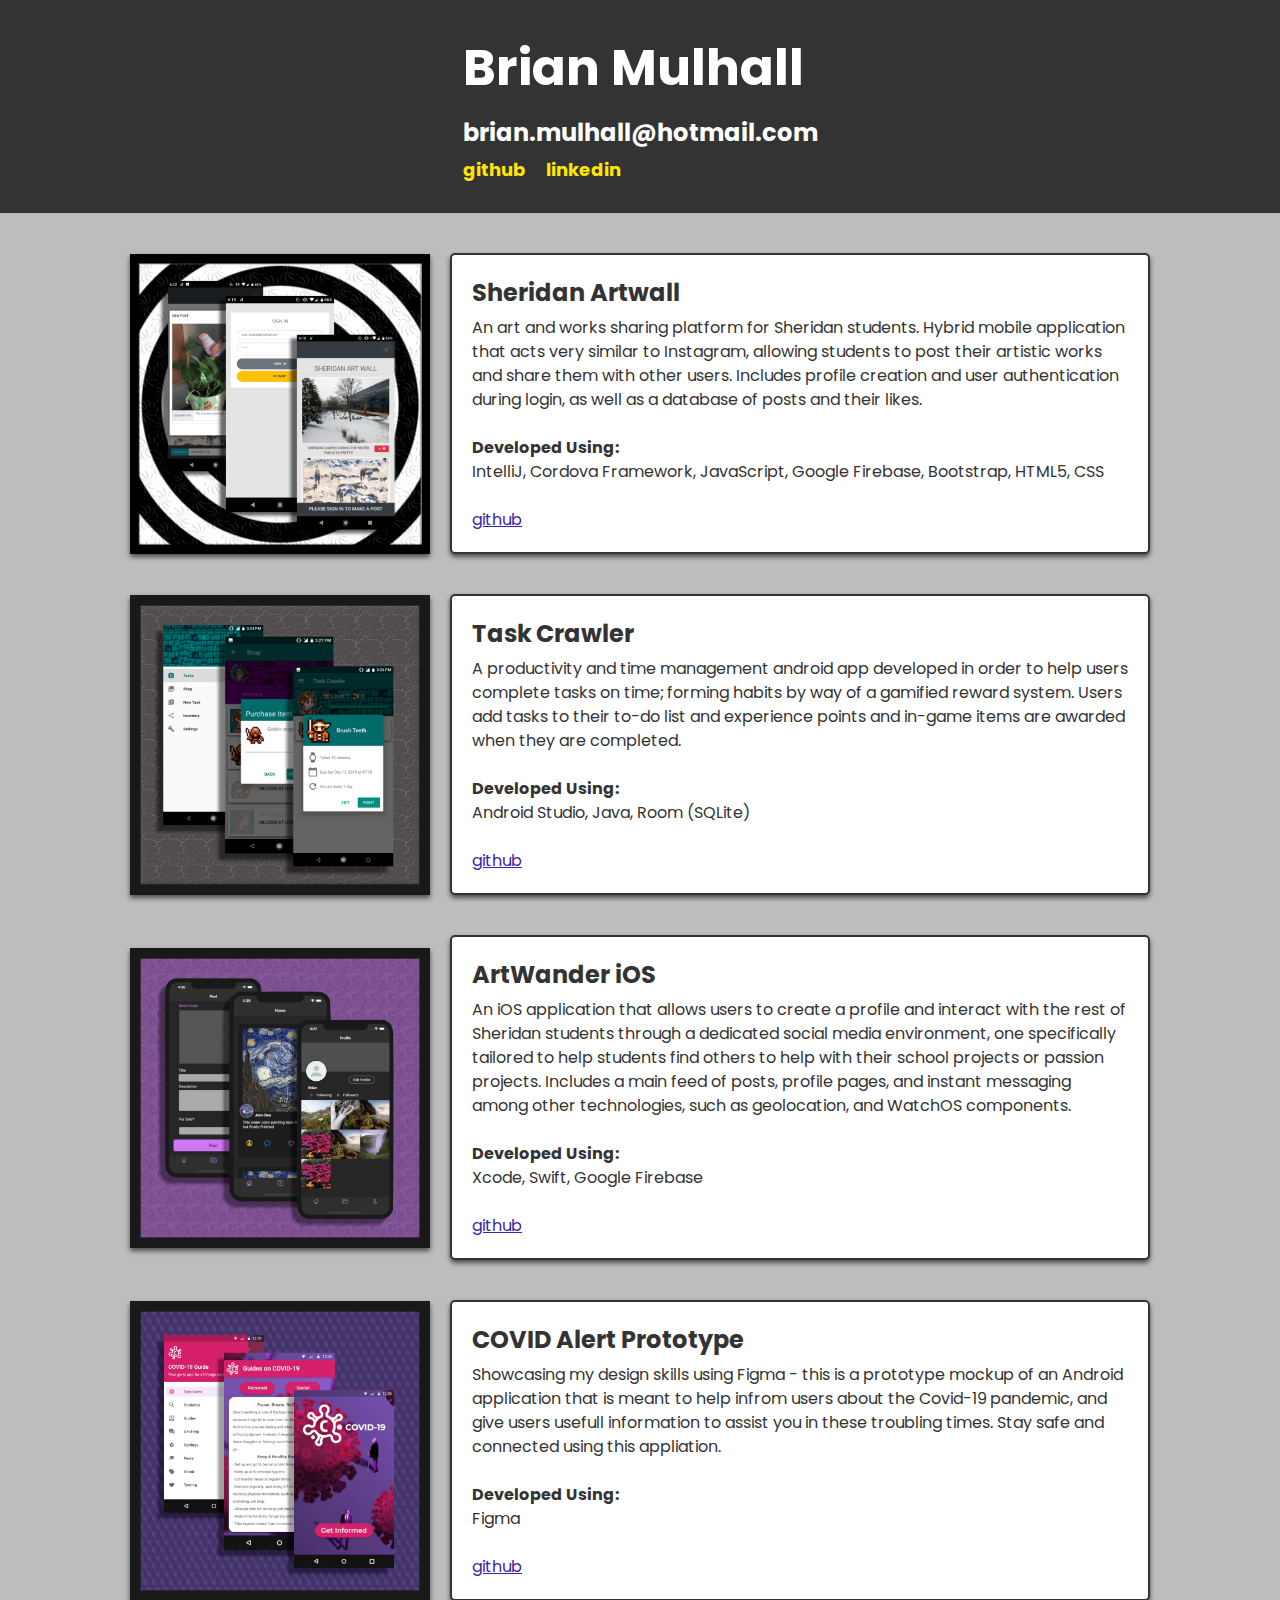
==== commit 0db8e88e: "Update Website" ====
--- a/index.html
+++ b/index.html
@@ -1,65 +1,86 @@
 <!DOCTYPE html>
 <html lang="en">
-  <head>
-    <!-- Required meta tags -->
-    <meta charset="utf-8">
-    <meta name="viewport" content="width=device-width, initial-scale=1, shrink-to-fit=no">
+<head>
+    <meta charset="UTF-8">
+    <meta http-equiv="X-UA-Compatible" content="IE=edge">
+    <meta name="viewport" content="width=device-width, initial-scale=1.0">
+    <title>Brian Mulhall - Home</title>
+    <link rel="stylesheet" href="style/style.css">
+</head>
+<body>
+    <header class="header">
+        <div class="container">
+            <h1>Brian Mulhall</h1>
+            <h2>brian.mulhall@hotmail.com</h5>
+            <ul>
+                <li><a href="https://github.com/MulhallBr" target="_blank">github</a></li>
+                <li><a href="https://www.linkedin.com/in/brian-mulhall/" target="_blank">linkedin</a></li>
+            </ul>
+        </div>
+    </header>
 
-    <!-- Bootstrap CSS -->
-    <link rel="stylesheet" href="https://stackpath.bootstrapcdn.com/bootstrap/4.5.0/css/bootstrap.min.css" integrity="sha384-9aIt2nRpC12Uk9gS9baDl411NQApFmC26EwAOH8WgZl5MYYxFfc+NcPb1dKGj7Sk" crossorigin="anonymous">
+    <section class="projects">
+        <div class="container">
+            <div class="project">
+                <img src="src/ArtWall.png" alt="ArtWall Project">
+                <div class="description">
+                    <h2>Sheridan Artwall</h2>
+                    <p>
+                        An art and works sharing platform for Sheridan students. Hybrid mobile application that acts very similar to Instagram, allowing students to post their artistic works and share them with other users. Includes profile creation and user authentication during login, as well as a database of posts and their likes.
+                    </p>
+                    <br>
+                    <h4>Developed Using:</h2>
+                    <p>IntelliJ, Cordova Framework, JavaScript, Google Firebase, Bootstrap, HTML5, CSS</p>
+                    <br>
+                    <a href="https://github.com/MulhallBr/ArtWall" target="_blank">github</a>
+                </div>
+            </div>
 
-    <title>Brian Mulhall - Home</title>
-  </head>
-  <body>
-    <div class="containter m-4">
-        <div class="row justify-content-center">
-            <h1 class="text-center" style="font-size:6vw;">Brian Mulhall</h1>
-        </div>
-        <div class="row justify-content-center">
-            <h5 class="text-center" style="font-size:2.5vw;">brian.mulhall@hotmail.com</h5>
-        </div>
-        <div class="row justify-content-center">
-            <div class="col">
-                <h5 class="text-right" style="font-size:2.5vw;"> <a href="https://github.com/MulhallBr" target="_blank">github</a> </h4class="text-center">
+            <div class="project">
+                <img src="src/TaskCrawl.png" alt="Task Crawler">
+                <div class="description">
+                    <h2>Task Crawler</h2>
+                    <p>
+                        A productivity and time management android app developed in order to help users complete tasks on time; forming habits by way of a gamified reward system. Users add tasks to their to-do list and experience points and in-game items are awarded when they are completed.
+                    </p>
+                    <br>
+                    <h4>Developed Using:</h2>
+                    <p>Android Studio, Java, Room (SQLite)</p>
+                    <br>
+                    <a href="https://github.com/MulhallBr/TaskCrawler" target="_blank">github</a>
+                </div>
             </div>
-            <div class="col">
-                <h5 class="text-left" style="font-size:2.5vw;"> <a href="https://www.linkedin.com/in/brian-mulhall/" target="_blank">linkedin</a> </h5>
+
+            <div class="project">
+                <img src="src/ArtWander.png" alt="ArtWander iOS">
+                <div class="description">
+                    <h2>ArtWander iOS</h2>
+                    <p>
+                        An iOS application that allows users to create a profile and interact with the rest of Sheridan students through a dedicated social media environment, one specifically tailored to help students find others to help with their school projects or passion projects. Includes a main feed of posts, profile pages, and instant messaging among other technologies, such as geolocation, and WatchOS components.
+                    </p>
+                    <br>
+                    <h4>Developed Using:</h2>
+                    <p>Xcode, Swift, Google Firebase</p>
+                    <br>
+                    <a href="https://github.com/SheridanCS/CampusConnect-iOS" target="_blank">github</a>
+                </div>
+            </div>
+
+            <div class="project">
+                <img src="src/COVIDProto.png" alt="COVID Alert Prototype">
+                <div class="description">
+                    <h2>COVID Alert Prototype</h2>
+                    <p>
+                        Showcasing my design skills using Figma - this is a prototype mockup of an Android application that is meant to help infrom users about the Covid-19 pandemic, and give users usefull information to assist you in these troubling times. Stay safe and connected using this appliation.
+                    </p>
+                    <br>
+                    <h4>Developed Using:</h2>
+                    <p>Figma</p>
+                    <br>
+                    <a href="https://github.com/MulhallBr/HCI_COVID19App_Prototype" target="_blank">github</a>
+                </div>
             </div>
         </div>
-    </div>
-    <div class="containter mx-5 mb-5">
-        <div class="row">
-            <div class="col-lg-3 col-md-4 col-sm-5 col-6">
-                <img src="src/ArtWander.png" class="rounded img-fluid">
-                <h5 class="text-center mt-3" style="font-size:2.5vw;"> 
-                    <a href="https://github.com/MulhallBr/Artwander">Artwander iOS</a> 
-                </h5>
-            </div>
-            <div class="col-lg-3 col-md-4 col-sm-5 col-6">
-                <img src="src/ArtWall.png" class="rounded img-fluid">
-                <h5 class="text-center mt-3" style="font-size:2.5vw;"> 
-                    <a href="https://github.com/MulhallBr/ArtWall ">Sheridan ArtWall</a> 
-                </h5>
-            </div>
-            <div class="col-lg-3 col-md-4 col-sm-5 col-6">
-                <img src="src/TaskCrawl.png" class="rounded img-fluid">
-                <h5 class="text-center mt-3" style="font-size:2.5vw;">
-                    <a href="https://github.com/MulhallBr/TaskCrawler">Task Crawler</a> 
-                </h5>
-            </div>
-            <div class="col-lg-3 col-md-4 col-sm-5 col-6">
-                <img src="src/COVIDProto.png" class="rounded img-fluid">
-                <h5 class="text-center mt-3" style="font-size:2.5vw;"> 
-                    <a href="https://github.com/MulhallBr/HCI_COVID19App_Prototype">COVID-19 App Prototype</a> 
-                </h5>
-            </div>
-        </div>
-    </div>
-
-    <!-- Optional JavaScript -->
-    <!-- jQuery first, then Popper.js, then Bootstrap JS -->
-    <script src="https://code.jquery.com/jquery-3.5.1.slim.min.js" integrity="sha384-DfXdz2htPH0lsSSs5nCTpuj/zy4C+OGpamoFVy38MVBnE+IbbVYUew+OrCXaRkfj" crossorigin="anonymous"></script>
-    <script src="https://cdn.jsdelivr.net/npm/popper.js@1.16.0/dist/umd/popper.min.js" integrity="sha384-Q6E9RHvbIyZFJoft+2mJbHaEWldlvI9IOYy5n3zV9zzTtmI3UksdQRVvoxMfooAo" crossorigin="anonymous"></script>
-    <script src="https://stackpath.bootstrapcdn.com/bootstrap/4.5.0/js/bootstrap.min.js" integrity="sha384-OgVRvuATP1z7JjHLkuOU7Xw704+h835Lr+6QL9UvYjZE3Ipu6Tp75j7Bh/kR0JKI" crossorigin="anonymous"></script>
-  </body>
+    </section>
+</body>
 </html>--- a/style/style.css
+++ b/style/style.css
@@ -0,0 +1,106 @@
+@import url('https://fonts.googleapis.com/css2?family=Poppins:wght@400;700&display=swap');
+
+* {
+    box-sizing: border-box;
+    margin: 0;
+    padding: 0;
+}
+
+body {
+    font-family: 'Poppins', sans-serif;
+    font-size: 16px;
+    line-height: 1.5;
+    color: #333;
+    background: #bdbdbd;
+}
+
+img {
+    max-width: 100%;
+}
+
+ul {
+    list-style-type: none;
+}
+
+h1 {
+    margin-bottom: 10px;
+    font-size: 50px;
+}
+
+h2 {
+    margin-bottom: 5px;
+}
+
+.container {
+    max-width: 1100px;
+    margin: 0 auto;
+    padding: 0 30px;
+}
+
+.header {
+    display: flex;
+    padding: 30px 0;
+    margin-bottom: 30px;
+    background: #333;
+    color: #fff;
+}
+
+.header a {
+    color: #ffe600;
+    text-decoration: none;
+    font-size: 18px;
+    font-weight: bold;
+}
+
+.header a:hover {
+    color: #fff;
+}
+
+.header ul {
+    display: flex;
+}
+
+.header ul li {
+    margin-right: 20px;
+}
+
+.project {
+    display: flex;
+    margin-bottom: 20px;
+    padding: 10px;
+    align-items: center;
+}
+
+.project img {
+    flex: 1;
+    max-width: 300px;
+    max-height: 300px;
+    box-shadow: 0 3px 5px rgba(0, 0, 0, 0.6);
+}
+
+.project .description {
+    flex: 1;
+    background-color: #fff;
+    margin-left: 20px;
+    padding: 20px;
+    border: 2px solid #333;
+    border-radius: 5px;
+    box-shadow: 0 3px 5px rgba(0, 0, 0, 0.6);
+}
+
+.project .description a {
+    color: #3d24ab;
+    text-decoration: underline;
+}
+
+@media(max-width: 768px) {
+    .project {
+        flex-direction: column;
+        align-items: center;
+    }
+
+    .project .description {
+        margin-left: 0;
+        margin-top: 15px;
+    }
+}